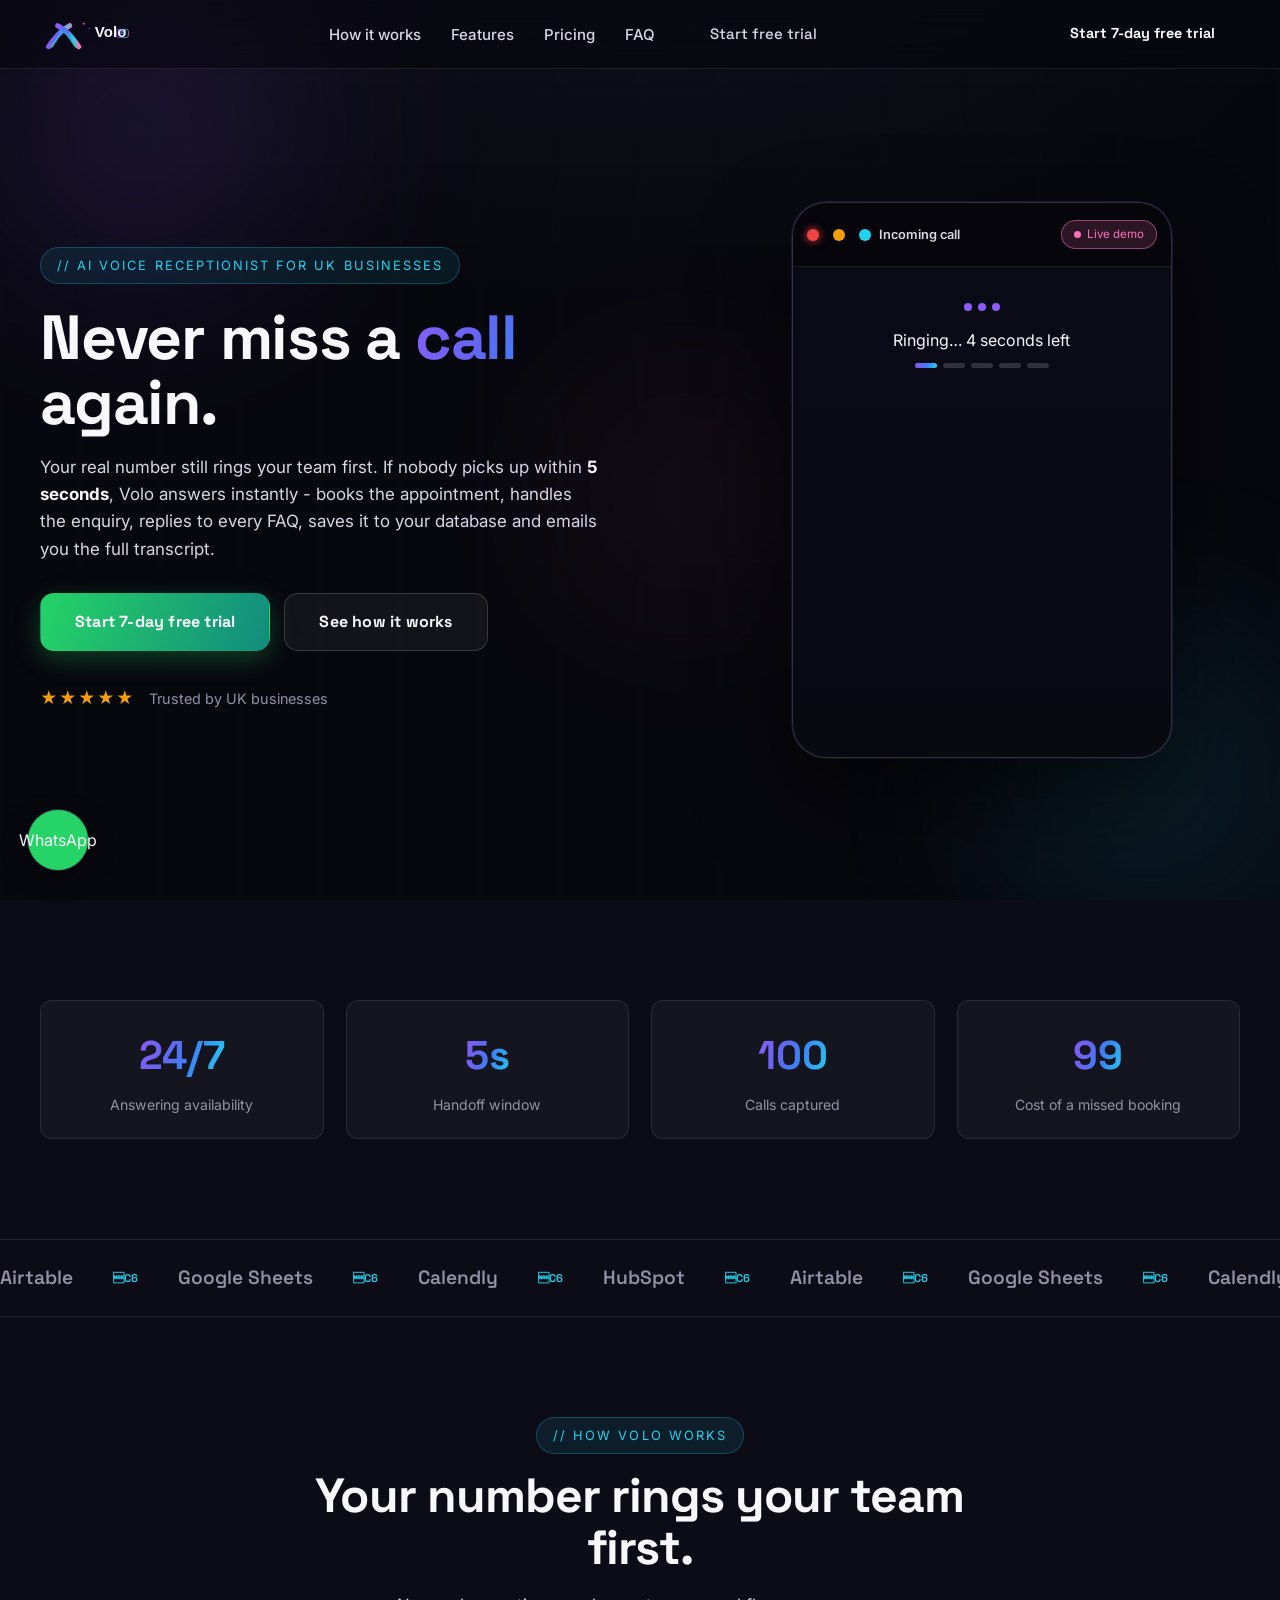
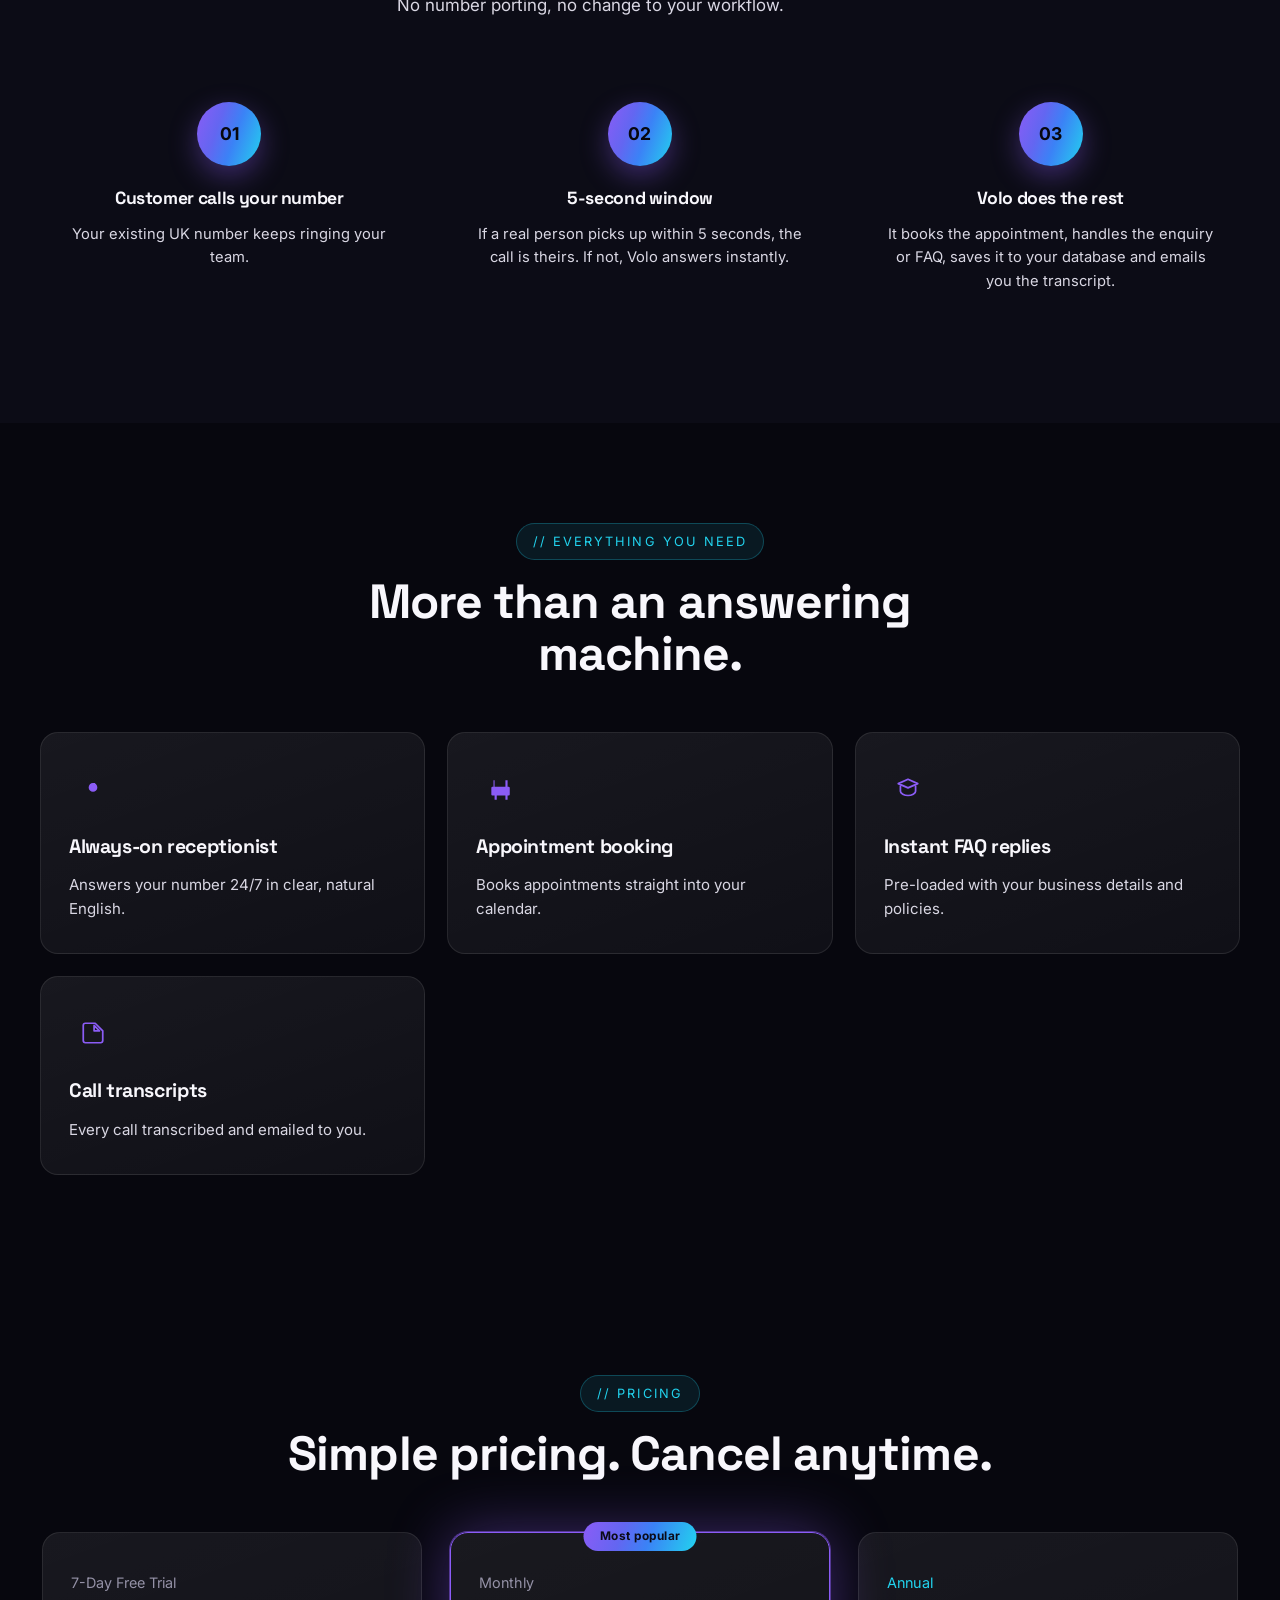
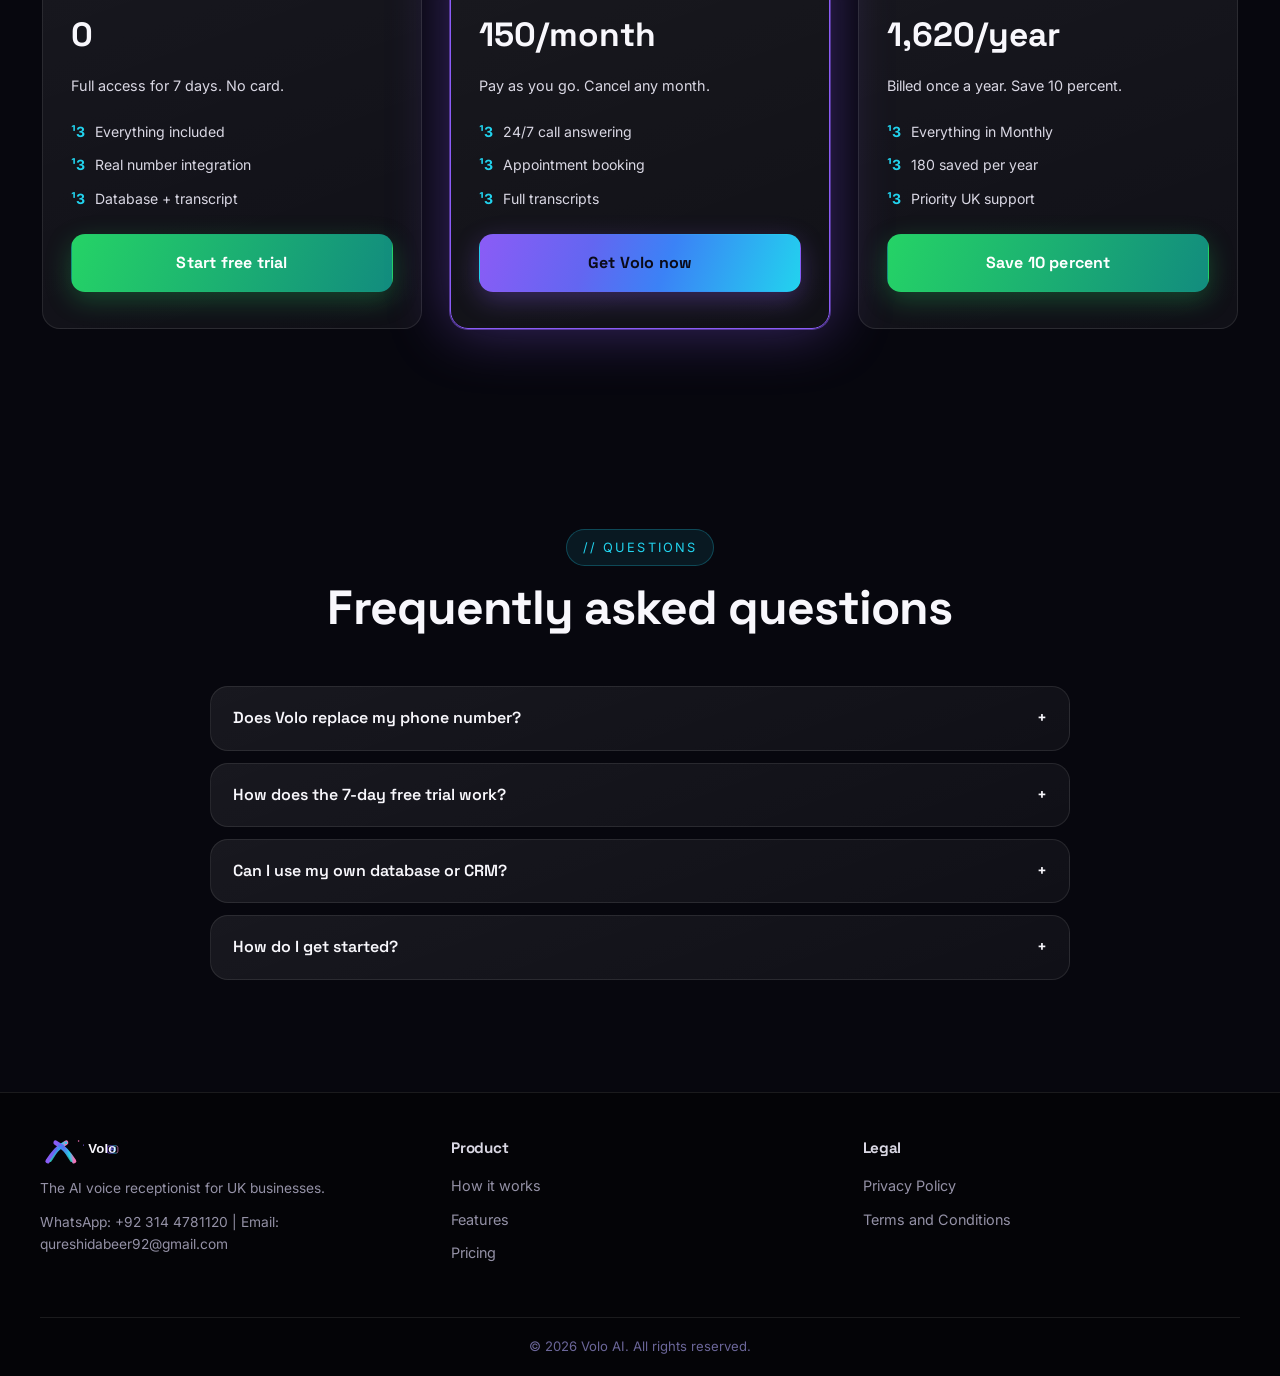
==== index.html @ ec7a1569 "updated" ====
<!DOCTYPE html>
<html lang="en-GB">
<head>
<meta charset="UTF-8">
<meta name="viewport" content="width=device-width, initial-scale=1.0">
<meta name="theme-color" content="#07070e">
<title>Volo AI - AI Voice Receptionist for UK Businesses</title>
<meta name="description" content="Volo AI answers every call for UK businesses.">
<meta name="robots" content="index, follow">
<link rel="canonical" href="https://voloai.uk/">
<meta property="og:title" content="Volo AI">
<meta property="og:image" content="https://voloai.uk/assets/images/og-image.png">
<meta name="twitter:card" content="summary_large_image">
<meta name="twitter:image" content="https://voloai.uk/assets/images/og-image.png">
<link rel="icon" type="image/svg+xml" href="assets/favicon.svg">
<link rel="preconnect" href="https://fonts.googleapis.com">
<link rel="preconnect" href="https://fonts.gstatic.com" crossorigin>
<link href="https://fonts.googleapis.com/css2?family=Space+Grotesk:wght@400;500;600;700&family=Inter:wght@400;500;600;700&display=swap" rel="stylesheet">
<link rel="stylesheet" href="styles.css">
</head>
<body>
<script type="application/ld+json">
{"@context":"https://schema.org","@graph":[{"@type":["Organization"],"@id":"https://voloai.uk/#org","name":"Volo AI","url":"https://voloai.uk","email":"qureshidabeer92@gmail.com","telephone":"+92-314-4781120","address":{"@type":"PostalAddress","addressCountry":"GB"},"areaServed":"United Kingdom"},{"@type":"Product","@id":"https://voloai.uk/#product","name":"Volo AI Voice Receptionist","offers":{"@type":"Offer","price":"150","priceCurrency":"GBP","availability":"https://schema.org/InStock"}},{"@type":"WebSite","name":"Volo AI","url":"https://voloai.uk"}]}
</script>
<div class="preloader" id="preloader" aria-hidden="true"><div class="preloader-mark"><svg viewBox="0 0 512 512" aria-hidden="true"><defs><linearGradient id="pf" x1="0" y1="0" x2="1" y2="1"><stop stop-color="#8b5cf6"/><stop offset="0.5" stop-color="#6366f1"/><stop offset="0.8" stop-color="#22d3ee"/><stop offset="1" stop-color="#f472b6"/></linearGradient></defs><rect x="56" y="56" width="400" height="400" rx="96" fill="none" stroke="url(#pf)" stroke-width="26"/><path d="M150 360C170 306 196 258 226 212S266 148 306 120" fill="none" stroke="url(#pf)" stroke-width="40" stroke-linecap="round"/><path d="M362 360C342 306 316 258 286 212S246 148 206 120" fill="none" stroke="url(#pf)" stroke-width="40" stroke-linecap="round"/></svg></div><div class="preloader-bar"><span></span></div><p class="preloader-text">Volo AI</p></div>
<script>(function(){var l=document.getElementById("preloader");function h(){if(l&&!l.classList.contains("hidden")){l.classList.add("hidden");setTimeout(function(){l.style.display="none"},400);}}setTimeout(h,200);if(document.readyState!=="loading")h();else document.addEventListener("DOMContentLoaded",h);window.addEventListener("load",h);})();</script>
<div class="scroll-progress" id="scroll-progress" aria-hidden="true"></div>
<nav class="navbar" id="navbar"><div class="nav-container"><a href="index.html" class="logo" aria-label="Volo AI home"><img src="assets/logo.svg" alt="Volo AI" class="logo-img"></a><ul class="nav-links" id="nav-links"><li><a href="#how">How it works</a></li><li><a href="#features">Features</a></li><li><a href="#pricing">Pricing</a></li><li><a href="#faq">FAQ</a></li><li class="nav-cta-mobile"><a class="cta-button" href="https://wa.me/923144781120" target="_blank" rel="noopener">Start free trial</a></li></ul><a class="cta-button nav-cta-desktop" href="https://wa.me/923144781120" target="_blank" rel="noopener">Start 7-day free trial</a><button class="nav-toggle" id="nav-toggle" aria-label="Toggle navigation" aria-expanded="false"><span></span><span></span><span></span></button></div></nav>
<section class="hero" id="top"><div class="aurora" aria-hidden="true"><div class="orb orb-1"></div><div class="orb orb-2"></div><div class="orb orb-3"></div><div class="grid-lines"></div></div><div class="container hero-grid"><div class="hero-content"><span class="mono-tag">// AI voice receptionist for UK businesses</span><h1 class="reveal-up">Never miss a <span class="gradient-text">call</span> again.</h1><p class="hero-copy reveal-up">Your real number still rings your team first. If nobody picks up within <strong>5 seconds</strong>, Volo answers instantly - books the appointment, handles the enquiry, replies to every FAQ, saves it to your database and emails you the full transcript.</p><div class="hero-buttons"><a class="btn whatsapp" href="https://wa.me/923144781120" target="_blank" rel="noopener">Start 7-day free trial</a><a class="btn ghost" href="#how">See how it works</a></div><div class="hero-trust"><div class="stars">&#9733;&#9733;&#9733;&#9733;&#9733;</div><span>Trusted by UK businesses</span></div></div><div class="hero-visual"><div class="phone-sim"><div class="phone-header"><span class="phone-dot red"></span><span class="phone-dot amber"></span><span class="phone-dot green"></span><span class="phone-title">Incoming call</span><span class="live-pill"><span class="live-dot"></span>Live demo</span></div><div class="phone-screen"><div class="call-status" id="call-status"><div class="ring-anim" aria-hidden="true"><span></span><span></span><span></span></div><p id="status-text">Ringing... waiting for your team (5s)</p><div class="ring-ticks" id="ring-ticks"><i></i><i></i><i></i><i></i><i></i></div></div><div class="wave-eq" id="wave-eq" aria-hidden="true"><i></i><i></i><i></i><i></i><i></i><i></i><i></i><i></i><i></i><i></i><i></i><i></i><i></i><i></i><i></i><i></i><i></i><i></i><i></i></div><div class="transcript" id="transcript" aria-live="polite"></div></div></div><div class="float-card float-card-1">Ringing then AI in 5 seconds</div><div class="float-card float-card-2">Booked to your calendar</div><div class="float-card float-card-3">Full transcript emailed</div></div></div></section>
<section class="section stats-strip" id="stats"><div class="container"><div class="stats-grid"><div class="stat reveal-up"><strong data-count="24" data-suffix="/7">24</strong><span>Answering availability</span></div><div class="stat reveal-up"><strong data-count="5" data-suffix="s">5</strong><span>Handoff window</span></div><div class="stat reveal-up"><strong data-count="100">100</strong><span>Calls captured</span></div><div class="stat reveal-up"><strong>99</strong><span>Cost of a missed booking</span></div></div></div></section>
<div class="marquee"><div class="marquee-track"><div class="marquee-group"><span>Airtable</span><span>Google Sheets</span><span>Calendly</span><span>HubSpot</span></div><div class="marquee-group"><span>Airtable</span><span>Google Sheets</span><span>Calendly</span><span>HubSpot</span></div></div></div>
<section class="section how-section" id="how"><div class="container"><div class="section-head center"><span class="mono-tag">// how volo works</span><h2>Your number rings your team first.</h2><p class="subtitle">No number porting, no change to your workflow.</p></div><div class="process-steps"><div class="step reveal-up"><div class="step-number">01</div><h3>Customer calls your number</h3><p>Your existing UK number keeps ringing your team.</p></div><div class="step reveal-up"><div class="step-number">02</div><h3>5-second window</h3><p>If a real person picks up within 5 seconds, the call is theirs. If not, Volo answers instantly.</p></div><div class="step reveal-up"><div class="step-number">03</div><h3>Volo does the rest</h3><p>It books the appointment, handles the enquiry or FAQ, saves it to your database and emails you the transcript.</p></div></div></div></section>
<section class="section features-section" id="features"><div class="container"><div class="section-head center"><span class="mono-tag">// everything you need</span><h2>More than an answering machine.</h2></div><div class="features-grid"><article class="feature-card reveal-up"><div class="feature-icon"><svg viewBox="0 0 24 24"><path d="M12 6.5v3.5l2-1.5V6.5h-2Zm0 8a4 4 0 100-8 4 4 0 000 8Z" fill="currentColor"/></svg></div><h3>Always-on receptionist</h3><p>Answers your number 24/7 in clear, natural English.</p></article><article class="feature-card reveal-up"><div class="feature-icon"><svg viewBox="0 0 24 24"><path d="M7 4v6h10V4h2v6h1a1 1 0 011 1v6a1 1 0 01-1 1h-1v4h-2v-4H9v4H7v-4H5a1 1 0 01-1-1V11a1 1 0 011-1h1V4h2Z" fill="currentColor"/></svg></div><h3>Appointment booking</h3><p>Books appointments straight into your calendar.</p></article><article class="feature-card reveal-up"><div class="feature-icon"><svg viewBox="0 0 24 24"><path d="M12 3l9 4-9 4-9-4 9-4Zm-7 6v5c0 2 3.5 4 7 4s7-2 7-4V9" fill="none" stroke="currentColor" stroke-width="1.6" stroke-linecap="round" stroke-linejoin="round"/></svg></div><h3>Instant FAQ replies</h3><p>Pre-loaded with your business details and policies.</p></article><article class="feature-card reveal-up"><div class="feature-icon"><svg viewBox="0 0 24 24"><path d="M14 3H5a2 2 0 00-2 2v14a2 2 0 002 2h14a2 2 0 002-2V10l-7-7Zm-1 2l5 5h-5V5Z" fill="none" stroke="currentColor" stroke-width="1.6" stroke-linecap="round" stroke-linejoin="round"/></svg></div><h3>Call transcripts</h3><p>Every call transcribed and emailed to you.</p></article></div></div></section>
<section class="section pricing-section" id="pricing"><div class="container"><div class="section-head center"><span class="mono-tag">// pricing</span><h2>Simple pricing. Cancel anytime.</h2></div><div class="pricing-grid"><article class="price-card reveal-up"><div class="price-head"><span class="price-label">7-Day Free Trial</span><span class="price-tag">0</span></div><p class="price-desc">Full access for 7 days. No card.</p><ul class="price-features"><li>Everything included</li><li>Real number integration</li><li>Database + transcript</li></ul><a class="btn whatsapp" href="https://wa.me/923144781120" target="_blank" rel="noopener">Start free trial</a></article><article class="price-card popular reveal-up"><div class="ribbon">Most popular</div><div class="price-head"><span class="price-label">Monthly</span><span class="price-tag">150/month</span></div><p class="price-desc">Pay as you go. Cancel any month.</p><ul class="price-features"><li>24/7 call answering</li><li>Appointment booking</li><li>Full transcripts</li></ul><a class="btn primary" href="https://wa.me/923144781120" target="_blank" rel="noopener">Get Volo now</a></article><article class="price-card annual reveal-up"><div class="price-head"><span class="price-label">Annual</span><span class="price-tag">1,620/year</span></div><p class="price-desc">Billed once a year. Save 10 percent.</p><ul class="price-features"><li>Everything in Monthly</li><li>180 saved per year</li><li>Priority UK support</li></ul><a class="btn whatsapp" href="https://wa.me/923144781120" target="_blank" rel="noopener">Save 10 percent</a></article></div></div></section>
<section class="section faq-section" id="faq"><div class="container"><div class="section-head center"><span class="mono-tag">// questions</span><h2>Frequently asked questions</h2></div><div class="faq"><div class="faq-item"><button class="faq-question" aria-expanded="false">Does Volo replace my phone number?<span class="faq-icon">+</span></button><div class="faq-answer"><p>No. Your existing UK number keeps working exactly as before.</p></div></div><div class="faq-item"><button class="faq-question" aria-expanded="false">How does the 7-day free trial work?<span class="faq-icon">+</span></button><div class="faq-answer"><p>Full access for 7 days, no card required. Cancel anytime.</p></div></div><div class="faq-item"><button class="faq-question" aria-expanded="false">Can I use my own database or CRM?<span class="faq-icon">+</span></button><div class="faq-answer"><p>Yes - Volo connects to Airtable, Google Sheets, Calendly, HubSpot, or any open-source database.</p></div></div><div class="faq-item"><button class="faq-question" aria-expanded="false">How do I get started?<span class="faq-icon">+</span></button><div class="faq-answer"><p>Tap any WhatsApp button on this page. We will set up your number, your database and your FAQs together in under 5 minutes.</p></div></div></div></div></section>
<footer class="footer"><div class="container"><div class="footer-content"><div class="footer-column brand"><a href="index.html" class="logo"><img src="assets/logo.svg" alt="Volo AI" class="logo-img"></a><p class="footer-desc">The AI voice receptionist for UK businesses.</p><p class="footer-contact">WhatsApp: +92 314 4781120 | Email: qureshidabeer92@gmail.com</p></div><div class="footer-column"><h4>Product</h4><ul><li><a href="#how">How it works</a></li><li><a href="#features">Features</a></li><li><a href="#pricing">Pricing</a></li></ul></div><div class="footer-column"><h4>Legal</h4><ul><li><a href="privacy-policy.html">Privacy Policy</a></li><li><a href="terms-and-conditions.html">Terms and Conditions</a></li></ul></div></div><div class="footer-bottom"><p>&copy; <span id="year"></span> Volo AI. All rights reserved.</p></div></div></footer>
<a href="https://wa.me/923144781120" class="wa-float" target="_blank" rel="noopener" aria-label="Chat on WhatsApp"><span>WhatsApp</span></a>
<button class="back-to-top" id="back-to-top" aria-label="Back to top">&#8593;</button>
<script src="script.js"></script>
</body>
</html>
---- styles.css ----
/* VOLO AI — Aurora theme: premium dark + voice gradient */
:root {
    --bg: #07070e; --bg-2: #0c0c16; --bg-3: #12121f;
    --surface: rgba(255,255,255,.04); --surface-2: rgba(255,255,255,.07); --surface-3: rgba(255,255,255,.1);
    --border: rgba(255,255,255,.09); --border-strong: rgba(255,255,255,.16); --border-accent: rgba(139,92,246,.34);
    --text: #f8f7fc; --text-2: #d9d7e3; --text-3: #9491a6; --muted: #6b6699;
    --violet: #8b5cf6; --blue: #6366f1; --cyan: #22d3ee; --pink: #f472b6;
    --grad: linear-gradient(110deg, #8b5cf6 0%, #6366f1 34%, #3b82f6 58%, #22d3ee 100%);
    --glow: 0 0 50px rgba(139,92,246,.28), 0 0 80px rgba(34,211,238,.18);
    --glow-strong: 0 0 60px rgba(139,92,246,.40);
    --whatsapp: #25d366; --whatsapp-dark: #128c7e;
    --font-head: 'Space Grotesk', sans-serif; --font-body: 'Inter', sans-serif;
    --radius: 18px; --radius-sm: 12px; --shadow: 0 24px 60px rgba(0,0,0,.45);
}
*, *::before, *::after { margin: 0; padding: 0; box-sizing: border-box; }
html { scroll-behavior: smooth; }
body { font-family: var(--font-body); background: radial-gradient(1200px 700px at 50% -120px, var(--bg-3), transparent 60%), var(--bg); color: var(--text); line-height: 1.65; overflow-x: hidden; -webkit-font-smoothing: antialiased; }
img, svg { max-width: 100%; display: block; }
a { color: inherit; text-decoration: none; }
h1,h2,h3,h4 { font-family: var(--font-head); font-weight: 700; letter-spacing: -0.02em; }
button, input { font: inherit; }
ul { list-style: none; }
img { -webkit-user-select: none; }
@media (prefers-reduced-motion: reduce) { html { scroll-behavior: auto; } }

/* utilities */
.container { max-width: 1400px; margin: 0 auto; padding: 0 40px; }
.container.narrow { max-width: 860px; }
.section { padding: 100px 0; position: relative; }
@media (max-width: 768px) { .section { padding: 64px 0; } }
.section-head { margin-bottom: 46px; max-width: 740px; }
.section-head.center { margin: 0 auto 52px; text-align: center; }
.section-head h2 { font-size: clamp(2rem, 5vw, 3rem); line-height: 1.08; margin: 16px 0 18px; }
.subtitle, .section-subtitle { color: var(--text-2); font-size: 1.06rem; max-width: 640px; }
.center { text-align: center; }
.mono-tag { font-size: .8rem; letter-spacing: .16em; text-transform: uppercase; color: var(--cyan); background: rgba(34,211,238,.09); border: 1px solid rgba(34,211,238,.26); padding: 7px 16px; border-radius: 26px; display: inline-block; }
.gradient-text { background: var(--grad); -webkit-background-clip: text; background-clip: text; -webkit-text-fill-color: transparent; color: transparent; background-size: 200% auto; animation: gradShift 6s ease-in-out infinite; }
@keyframes gradShift { 0%,100%{background-position:0% 50%;} 50%{background-position:100% 50%;} }
.stars { color: #f59e0b; letter-spacing: 2px; font-size: 1.05rem; }

/* reveal-on-scroll */
.will-reveal { opacity: 0; transform: translateY(28px); transition: opacity .7s ease, transform .75s ease; }
.will-reveal.in { opacity: 1; transform: none; }
.reveal-up, .reveal, .reveal-left, .reveal-scale { opacity: 1; transform: none; }

/* preloader */
.preloader { position: fixed; inset: 0; z-index: 1000; background: var(--bg); display: flex; flex-direction: column; align-items: center; justify-content: center; gap: 22px; transition: opacity .55s ease, visibility .55s; }
.preloader.hidden { opacity: 0; visibility: hidden; pointer-events: none; }
.preloader-mark { width: 72px; height: 72px; animation: spin 1s ease-in-out infinite; filter: drop-shadow(0 0 22px rgba(139,92,246,.45)); }
.preloader-mark svg { width: 100%; height: 100%; }
@keyframes spin { 0%,100%{transform:rotate(0) scale(1);} 25%{transform:rotate(-30deg) scale(1.03);} 50%{transform:rotate(0) scale(1);} 75%{transform:rotate(30deg) scale(1.03);} }
.preloader-bar { width: 200px; height: 6px; background: var(--surface-2); border-radius: 6px; overflow: hidden; }
.preloader-bar span { display:block; width:34%; height:100%; background: var(--grad); animation: barMove .7s ease-in-out infinite; }
@keyframes barMove { 0%{transform:translateX(-100%);} 100%{transform:translateX(280%);} }
.preloader-text { color: var(--text-2); font-family: var(--font-head); font-size: 1rem; opacity:.8; }

/* scroll progress */
.scroll-progress { position: fixed; top: 0; left: 0; height: 3px; background: var(--grad); width: 0%; z-index: 1001; transform-origin: 0 50%; }

/* navbar */
.navbar { position: fixed; top: 0; left: 0; width: 100%; z-index: 900; background: rgba(7,7,14,.55); border-bottom: 1px solid var(--border); backdrop-filter: blur(16px); -webkit-backdrop-filter: blur(16px); transition: background .3s ease, border-color .3s ease, box-shadow .3s ease; }
.navbar.scrolled { background: rgba(7,7,14,.82); border-color: var(--border-strong); box-shadow: 0 2px 16px rgba(0,0,0,.35); }
.nav-container { max-width: 1400px; margin: 0 auto; padding: 0 40px; height: 68px; display: flex; align-items: center; justify-content: space-between; }
@media (max-width: 768px) { .nav-container { padding: 0 20px; height: 60px; } }
.logo { display: flex; align-items: center; }
.logo-img { height: 34px; width: auto; display: block; }
.nav-links { display: flex; align-items: center; gap: 30px; }
.nav-links a { color: var(--text-2); font-size: .94rem; font-weight: 500; transition: color .25s; position: relative; }
.nav-links a:hover { color: var(--text); }
.nav-links a::after { content:''; position:absolute; left:0; bottom:-4px; width:0; height:2px; background: var(--grad); transition:width .3s ease; }
.nav-links a:hover::after { width: 100%; }
.nav-cta-desktop { display: inline-block; margin-left: 16px; }
.cta-button { display:inline-block; padding:11px 24px; border-radius:12px; font-family:var(--font-head); font-weight:700; font-size:.9rem; cursor:pointer; border:1px solid transparent; transition:transform .22s ease, box-shadow .22s ease, background .22s ease; }
.cta-button:hover { transform: translateY(-2px); }
.nav-toggle { display: none; flex-direction: column; gap: 5px; background: transparent; border: none; cursor: pointer; padding: 6px; z-index: 160; }
.nav-toggle span { display:block; width:26px; height:3px; border-radius:3px; background: var(--text); transition: all .3s ease; }
.nav-toggle.open span:nth-child(1){ transform:translateY(8px) rotate(45deg);}
.nav-toggle.open span:nth-child(2){ opacity:0;}
.nav-toggle.open span:nth-child(3){ transform:translateY(-8px) rotate(-45deg);}
@media (max-width: 1024px) { .nav-cta-desktop { display:none; } .nav-toggle { display:flex; } }

/* buttons */
.btn { display: inline-block; padding: 15px 34px; border-radius: 14px; font-family: var(--font-head); font-weight: 700; font-size: 1rem; cursor: pointer; border: 1px solid transparent; transition: transform .24s ease, box-shadow .24s ease, background .24s ease, border-color .24s ease; text-align: center; letter-spacing: .2px; }
.btn.primary { background: var(--grad); color: #0b0b18; box-shadow: 0 8px 26px rgba(139,92,246,.32); }
.btn.primary:hover { transform: translateY(-3px); box-shadow: 0 16px 36px rgba(139,92,246,.42); }
.btn.ghost { background: rgba(255,255,255,.05); color: var(--text); border-color: var(--border-strong); }
.btn.ghost:hover { border-color: var(--violet); color: var(--violet); transform: translateY(-3px); box-shadow: var(--glow-strong); }
.btn.whatsapp { background: linear-gradient(110deg, var(--whatsapp), var(--whatsapp-dark)); color: #fff; box-shadow: 0 8px 26px rgba(37,211,102,.28); }
.btn.whatsapp:hover { transform: translateY(-3px); box-shadow: 0 16px 34px rgba(37,211,102,.42); }

/* hero */
.hero { position: relative; padding: 150px 0 90px; min-height: 100vh; display: flex; align-items: center; overflow: hidden; }
@media (max-width: 768px) { .hero { padding: 120px 0 60px; } }
.hero-grid { display: grid; grid-template-columns: 1.2fr 1fr; gap: 64px; align-items: center; width: 100%; }
@media (max-width: 1024px) { .hero-grid { grid-template-columns: 1fr; } }
.aurora { position: absolute; inset: 0; overflow: hidden; pointer-events: none; z-index: 0; }
.orb { position: absolute; border-radius: 50%; filter: blur(95px); opacity: .6; }
.orb-1 { width: 460px; height: 460px; top: -100px; left: -90px; background: radial-gradient(circle, rgba(139,92,246,.42), transparent 68%); animation: drift 20s ease-in-out infinite; }
.orb-2 { width: 420px; height: 420px; bottom: -90px; right: -80px; background: radial-gradient(circle, rgba(34,211,238,.34), transparent 68%); animation: drift 24s ease-in-out infinite reverse; }
.orb-3 { width: 300px; height: 300px; top: 38%; left: 42%; background: radial-gradient(circle, rgba(244,114,182,.24), transparent 68%); animation: drift 28s ease-in-out infinite; }
@keyframes drift { 0%,100%{transform:translate(0,0) scale(1);} 50%{transform:translate(42px,-28px) scale(1.08);} }
.grid-lines { position: absolute; inset: 0; background: url("data:image/svg+xml,%3Csvg width='80' height='80' viewBox='0 0 80 80' xmlns='http://www.w3.org/2000/svg'%3E%3Cpath d='M0 0h80v80H0z' fill='none' stroke='%231f2937' stroke-opacity='0.25'/%3E%3C/svg%3E") 0 0 / 80px 80px; opacity: .28; pointer-events: none; }
.hero-content { position: relative; z-index: 2; max-width: 700px; }
.hero-visual { display: flex; flex-direction: column; align-items: center; justify-content: center; position: relative; }
.hero h1 { font-size: clamp(2.5rem, 5.4vw, 3.9rem); line-height: 1.04; margin: 22px 0 18px; }
.hero-sub { color: var(--text-2); font-size: 1.14rem; max-width: 540px; margin-bottom: 30px; }
.hero-sub .rotator { color: var(--cyan); }
.cursor { color: var(--pink); animation: blink 1s step-end infinite; font-weight: 700; }
@keyframes blink { 50% { opacity: 0; } }
.hero-copy { color: var(--text-2); font-size: 1.06rem; max-width: 560px; margin-bottom: 30px; line-height: 1.6; }
.hero-copy strong { color: var(--text); }
.hero-buttons { display: flex; flex-wrap: wrap; gap: 14px; margin-bottom: 34px; }
.hero-trust { display: flex; align-items: center; gap: 14px; color: var(--text-3); font-size: .9rem; }

/* phone simulator */
.phone-sim { position: relative; margin: 0 auto; width: 100%; max-width: 380px; border-radius: 34px; border: 1px solid var(--border-strong); box-shadow: 0 40px 90px rgba(0,0,0,.55), 0 0 0 1px rgba(139,92,246,.18); background: linear-gradient(180deg, #0b0b18, #090912); overflow: hidden; }
.phone-header { height: 64px; background: rgba(0,0,0,.55); border-bottom: 1px solid var(--border); display: flex; align-items: center; gap: 8px; padding: 0 14px; font-size: .8rem; color: var(--text-3); }
.phone-dot { width: 12px; height: 12px; border-radius: 50%; display: inline-block; }
.phone-dot.red { background: #ef4444; box-shadow: 0 0 8px #ef4444; }
.phone-dot.amber { background: #f59e0b; margin-left: 6px; }
.phone-dot.green { background: #22d3ee; margin-left: 6px; }
.phone-title { flex: 1; font-weight: 600; color: var(--text-2); }
.live-pill { background: rgba(244,114,182,.16); border: 1px solid rgba(244,114,182,.5); color: var(--pink); border-radius: 20px; padding: 4px 12px; font-size: .72rem; display:flex; align-items:center; gap:6px; }
.live-dot { width: 7px; height: 7px; border-radius: 50%; background: var(--pink); animation: pulse 1.6s ease-in-out infinite; }
@keyframes pulse { 0%,100%{opacity:1; transform:scale(1);} 50%{opacity:.4; transform:scale(1.3);} }
.phone-screen { position: relative; height: 490px; padding: 16px 14px; overflow-y: auto; overflow-x: hidden; }
.call-status { text-align: center; padding: 20px 10px; }
.ring-anim { display: flex; justify-content: center; align-items: center; gap: 6px; margin-bottom: 16px; }
.ring-anim span { width: 8px; height: 8px; border-radius: 50%; background: var(--violet); animation: ring 1.2s ease-in-out infinite; }
.ring-anim span:nth-child(2) { animation-delay: .14s; }
.ring-anim span:nth-child(3) { animation-delay: .28s; }
@keyframes ring { 0%,100%{opacity:1; transform:scale(1);} 50%{opacity:.22; transform:scale(.5);} }
.ring-ticks { display: flex; justify-content: center; gap: 6px; margin-top: 10px; }
.ring-ticks i { width: 22px; height: 5px; border-radius: 3px; background: var(--border-strong); transition: background .25s; }
.ring-ticks i.filled { background: var(--grad); }
.wave-eq { display: flex; align-items: flex-end; justify-content: center; gap: 2px; height: 28px; margin: 10px auto 0; opacity: 0; transition: opacity .3s ease; }
.wave-eq i { width: 3px; height: 6px; background: var(--cyan); border-radius: 2px; animation: eq 1.1s ease-in-out infinite; }
.wave-eq i:nth-child(2){animation-delay:.08s} .wave-eq i:nth-child(3){animation-delay:.16s} .wave-eq i:nth-child(4){animation-delay:.24s} .wave-eq i:nth-child(5){animation-delay:.32s} .wave-eq i:nth-child(6){animation-delay:.4s} .wave-eq i:nth-child(7){animation-delay:.48s} .wave-eq i:nth-child(8){animation-delay:.56s} .wave-eq i:nth-child(9){animation-delay:.64s} .wave-eq i:nth-child(10){animation-delay:.72s} .wave-eq i:nth-child(11){animation-delay:.8s} .wave-eq i:nth-child(12){animation-delay:.88s} .wave-eq i:nth-child(13){animation-delay:.96s} .wave-eq i:nth-child(14){animation-delay:1.04s} .wave-eq i:nth-child(15){animation-delay:1.12s} .wave-eq i:nth-child(16){animation-delay:1.2s} .wave-eq i:nth-child(17){animation-delay:1.28s} .wave-eq i:nth-child(18){animation-delay:1.36s} .wave-eq i:nth-child(19){animation-delay:1.44s} .wave-eq i:nth-child(20){animation-delay:1.52s}
@keyframes eq { 0%,100%{height:6px; opacity:.5;} 50%{height:22px; opacity:1;} }
#wave-eq.talking { opacity: 1; }
.transcript { margin: 12px 0; display: flex; flex-direction: column; gap: 8px; }
.bubble { max-width: 82%; padding: 10px 13px; border-radius: 14px; font-size: .85rem; line-height: 1.45; opacity: 0; transform: translateY(10px); transition: opacity .25s, transform .25s; }
.bubble.in { opacity: 1; transform: none; }
.bubble.ai { align-self: flex-start; background: rgba(255,255,255,.07); border: 1px solid var(--border); border-top-left-radius: 6px; color: var(--text-2); }
.bubble.customer { align-self: flex-end; background: var(--grad); color: #0b0b18; border-bottom-right-radius: 6px; font-weight: 600; }
.bubble.system { align-self: center; width: 100%; text-align: center; color: var(--cyan); font-size: .78rem; font-weight: 600; opacity: 1; transform: none; background: rgba(244,114,182,.09); border: 1px dashed rgba(244,114,182,.35); border-radius: 10px; padding: 8px 10px; }
.bubble .typing { display: inline-block; width: 8px; border-right: 2px solid var(--cyan); margin-left: 2px; animation: blink-caret .9s step-end infinite; }
@keyframes blink-caret { 50% { border-color: transparent; } }
.bubble.customer .typing { border-color: #0b0b18; }
.phone-footer { position: sticky; bottom: 0; margin-top: 8px; background: rgba(7,7,14,.7); border-top: 1px solid var(--border); font-size: .72rem; color: var(--text-3); padding: 8px 6px; text-align: center; }
.toast { position: absolute; bottom: 80px; left: 50%; transform: translateX(-50%); background: rgba(15,15,24,.9); border: 1px solid var(--border-accent); border-radius: 16px; padding: 10px 14px; color: var(--text); font-size: .78rem; display: flex; align-items: center; gap: 8px; box-shadow: var(--glow); opacity: 0; pointer-events: none; transition: opacity .35s ease; }
.toast.show { opacity: 1; }
.toast svg { width: 18px; height: 18px; flex-shrink: 0; }
.float-card { position: absolute; background: rgba(15,15,24,.78); border: 1px solid var(--border-accent); border-radius: 12px; font-size: .82rem; font-weight: 600; color: var(--text-2); backdrop-filter: blur(8px); box-shadow: 0 14px 32px rgba(0,0,0,.42); animation: floatY 5s ease-in-out infinite; opacity: 0; transition: opacity .4s; }
.phone-sim.loaded ~ .float-card, .phone-sim .float-card { opacity: 1; }
.float-card-1 { top: 6%; left: -8px; }
.float-card-2 { bottom: 26%; left: -10px; animation-delay: 1.2s; }
.float-card-3 { bottom: 6%; left: 2px; animation-delay: 2.4s; }
@keyframes floatY { 0%,100%{transform:translateY(0)} 50%{transform:translateY(-12px)} }

/* stats */
.stats-strip { background: var(--bg-2); }
.stats-grid { display: grid; grid-template-columns: repeat(auto-fit, minmax(200px, 1fr)); gap: 22px; justify-items: center; }
.stat { text-align: center; padding: 22px 14px; background: var(--surface); border: 1px solid var(--border); border-radius: var(--radius-sm); width: 100%; }
.stat strong { font-family: var(--font-head); font-size: clamp(1.9rem, 4vw, 2.5rem); font-weight: 700; background: var(--grad); -webkit-background-clip: text; background-clip: text; -webkit-text-fill-color: transparent; }
.stat span { color: var(--text-3); font-size: .88rem; margin-top: 4px; display: block; }

/* marquee */
.marquee { border-top: 1px solid var(--border); border-bottom: 1px solid var(--border); background: var(--bg-2); overflow: hidden; padding: 22px 0; }
.marquee-track { display: flex; width: max-content; animation: scrollM 28s linear infinite; }
.marquee:hover .marquee-track { animation-play-state: paused; }
.marquee-group { display: flex; gap: 40px; padding-right: 40px; flex-shrink: 0; font-family: var(--font-head); font-size: 1.2rem; font-weight: 600; color: var(--text-3); }
.marquee-group span { display: flex; align-items: center; gap: 40px; }
.marquee-group span::after { content:'C6'; font-size: .7rem; color: var(--cyan); }
@keyframes scrollM { to { transform: translateX(-50%); } }

/* how it works */
.how-section { background: var(--bg-2); }
.process-steps { display: grid; grid-template-columns: repeat(auto-fit, minmax(220px, 1fr)); gap: 32px; }
.step { text-align: center; padding: 30px 20px; }
.step-number { font-family: var(--font-body); font-size: 1.1rem; font-weight: 700; color: var(--bg); width: 64px; height: 64px; margin: 0 auto 18px; display: flex; align-items: center; justify-content: center; background: var(--grad); border-radius: 50%; box-shadow: 0 10px 28px rgba(139,92,246,.38); }
.step h3 { font-size: 1.1rem; margin-bottom: 10px; }
.step p { color: var(--text-2); font-size: .92rem; line-height: 1.6; }
.handoff-card { display: grid; grid-template-columns: 220px 1fr; gap: 28px; align-items: center; margin-top: 38px; padding: 26px; background: linear-gradient(160deg, var(--surface-2), var(--surface)); border: 1px solid var(--border-accent); border-radius: var(--radius); box-shadow: 0 14px 40px rgba(0,0,0,.42); }
@media (max-width: 768px) { .handoff-card { grid-template-columns: 1fr; } }
.handoff-illustration { display: flex; align-items: center; justify-content: center; gap: 8px; flex-wrap: wrap; }
.hh-line { flex: 1; height: 3px; background: repeating-linear-gradient(90deg, var(--border-strong), var(--border-strong) 6px, transparent 6px, transparent 12px); }
.hh-staff, .hh-volo { padding: 8px 16px; border-radius: 12px; font-weight: 600; font-size: .86rem; }
.hh-staff { background: rgba(34,211,238,.12); border: 1px solid rgba(34,211,238,.3); color: var(--cyan); }
.hh-arrow { color: var(--pink); font-weight: 700; font-size: .84rem; white-space: nowrap; }
.hh-volo { background: var(--grad); color: #0b0b18; border: 1px solid transparent; }
.section-cta { text-align: center; margin-top: 34px; }

/* features */
.features-section { background: var(--bg); }
.features-grid { display: grid; grid-template-columns: repeat(auto-fit, minmax(300px, 1fr)); gap: 22px; }
.feature-card { position: relative; padding: 32px 28px; background: linear-gradient(160deg, var(--surface-2), var(--surface)); border: 1px solid var(--border); border-radius: var(--radius); transition: transform .34s ease, border-color .34s ease, box-shadow .34s ease; overflow: hidden; }
.feature-card::before { content:''; position:absolute; inset:0; background: radial-gradient(400px 200px at var(--mx,50%) 0%, rgba(139,92,246,.13), transparent 70%); opacity:0; transition:opacity .34s ease; pointer-events:none; }
.feature-card:hover { transform: translateY(-7px); border-color: rgba(139,92,246,.42); box-shadow: var(--glow-strong); }
.feature-card:hover::before { opacity:1; }
.feature-icon { width: 48px; height: 48px; margin-bottom: 18px; display: flex; align-items: center; justify-content: center; color: var(--violet); }
.feature-icon svg { width: 26px; height: 26px; }
.feature-card h3 { font-size: 1.22rem; margin-bottom: 10px; }
.feature-card p { color: var(--text-2); font-size: .94rem; line-height: 1.6; }

/* showcase */
.showcase-section { background: var(--bg-2); }
.showcase-grid { display: grid; grid-template-columns: 1fr 1fr; gap: 46px; align-items: center; }
@media (max-width: 1024px) { .showcase-grid { grid-template-columns: 1fr; } }
.dash-frame { position: relative; margin: 0 auto; max-width: 520px; width: 100%; border-radius: 22px; border: 1px solid var(--border); box-shadow: 0 40px 90px rgba(0,0,0,.55), 0 0 0 1px rgba(139,92,246,.1); background: linear-gradient(180deg, #0c0c16, #090912); overflow: hidden; }
.dash-header { height: 46px; background: rgba(0,0,0,.55); border-bottom: 1px solid var(--border); display: flex; align-items: center; gap: 8px; padding: 0 14px; font-size: .78rem; color: var(--text-3); }
.dot { width: 12px; height: 12px; border-radius: 50%; display: inline-block; margin-right: 6px; }
.dot.red { background: #ef4444; box-shadow: 0 0 6px #ef4444; }
.dot.amber { background: #f59e0b; }
.dot.green { background: #22d3ee; }
.dash-title { flex: 1; font-weight: 600; color: var(--text-2); }
.dash-body { padding: 16px; font-size: .82rem; }
.dash-row { display: flex; justify-content: space-between; align-items: center; padding: 8px 0; border-bottom: 1px solid var(--border); }
.dash-row:last-of-type { border-bottom: none; }
.dash-row .k { color: var(--text-3); }
.dash-row strong { color: var(--text); font-family: var(--font-head); }
.dash-mini { color: var(--text-3); font-size: .78rem; padding: 6px 0; border-bottom: 1px solid var(--border); }
.tag-ok { color: #22d3ee; font-weight: 600; background: rgba(34,211,238,.11); border: 1px solid rgba(34,211,238,.3); border-radius: 10px; padding: 2px 8px; font-size: .72rem; }
.tag-muted { color: var(--text-3); font-size: .75rem; }
.chart-row { margin-top: 16px; }
.chart-label { color: var(--text-3); font-size: .76rem; margin-bottom: 8px; }
.chart-bars { display: flex; align-items: flex-end; gap: 3px; height: 58px; }
.chart-bars i { width: 100%; background: var(--grad); border-radius: 3px 3px 0 0; min-height: 4px; }
.chart-bars i:nth-child(1){height:34%} .chart-bars i:nth-child(2){height:58%} .chart-bars i:nth-child(3){height:45%} .chart-bars i:nth-child(4){height:76%} .chart-bars i:nth-child(5){height:62%} .chart-bars i:nth-child(6){height:88%} .chart-bars i:nth-child(7){height:60%} .chart-bars i:nth-child(8){height:52%}
.dash-footer { background: rgba(7,7,14,.6); border-top: 1px solid var(--border); font-size: .72rem; color: var(--muted); padding: 8px 6px; text-align: center; position: sticky; bottom: 0; }
.showcase-text { display: flex; flex-direction: column; gap: 16px; }
.showcase-text .mono-tag { margin: 0; }
.showcase-text h3 { font-size: clamp(1.6rem, 3.6vw, 2rem); margin: 0; }
.sc-list { display: flex; flex-direction: column; gap: 12px; color: var(--text-2); font-size: .98rem; }
.sc-list li { display: flex; gap: 10px; align-items: flex-start; }
.sc-list .check { color: var(--cyan); font-weight: 700; }

/* demos */
.watch-section { background: var(--bg); }
.demo-grid { display: grid; grid-template-columns: repeat(auto-fit, minmax(280px, 1fr)); gap: 26px; }
.demo-card { position: relative; background: linear-gradient(160deg, var(--surface-2), var(--surface)); border: 1px solid var(--border); border-radius: var(--radius); overflow: hidden; transition: transform .3s ease, box-shadow .3s ease, border-color .3s ease; cursor: pointer; }
.demo-card:hover { transform: translateY(-7px); border-color: rgba(34,211,238,.42); box-shadow: 0 0 0 2px rgba(34,211,238,.22); }
.demo-thumb { position: relative; height: 170px; background: linear-gradient(140deg, #151525, #0c0c16); display: flex; align-items: center; justify-content: center; overflow: hidden; }
.demo-thumb::before { content:''; position:absolute; inset:0; background: url("data:image/svg+xml,%3Csvg width='120' height='120' viewBox='0 0 120 120' xmlns='http://www.w3.org/2000/svg'%3E%3Cpath d='M0 0h120v120H0z' fill='none' stroke='%231f2937' stroke-opacity='.18'/%3E%3C/svg%3E") 0 0 / 60px 60px; opacity:.4; }
.play { width: 56px; height: 56px; border-radius: 50%; background: var(--grad); display: flex; align-items: center; justify-content: center; box-shadow: var(--glow); }
.play::before { content:''; border: 8px solid transparent; border-left-color: #0b0b18; margin-left: 3px; }
.demo-card.no-video .demo-thumb { opacity: .55; }
.demo-card h3 { font-size: 1.06rem; padding: 18px 22px 8px; }
.demo-card p { font-size: .88rem; color: var(--text-2); padding: 0 22px 16px; }

/* lightbox */
.lightbox { position: fixed; inset: 0; background: rgba(0,0,0,.78); display: flex; align-items: center; justify-content: center; opacity: 0; visibility: hidden; transition: opacity .4s ease, visibility .4s; z-index: 2000; padding: 24px; }
.lightbox.open { opacity: 1; visibility: visible; }
.lightbox-content { position: relative; width: 100%; max-width: 980px; background: #0b0b18; border-radius: 16px; overflow: hidden; box-shadow: 0 40px 100px rgba(0,0,0,.6); }
.lightbox-head { display: flex; align-items: center; justify-content: space-between; background: rgba(0,0,0,.6); border-bottom: 1px solid var(--border); padding: 10px 16px; font-size: .84rem; color: var(--text-3); }
.lightbox-head #lightbox-title { font-weight: 600; color: var(--text-2); }
#lightbox-open { color: var(--cyan); font-size: .8rem; }
.lightbox-close { background: transparent; border: none; color: var(--text-2); font-size: 1.4rem; cursor: pointer; width: 30px; height: 30px; border-radius: 8px; transition: background .2s; }
.lightbox-close:hover { background: var(--surface-2); color: var(--text); }
.lightbox-frame iframe { width: 100%; height: 540px; border: 0; display: block; }
@media (max-width: 600px) { .lightbox-frame iframe { height: 420px; } }

/* integrations */
.integrations-section { background: var(--bg-2); }
.integration-bar { display: grid; grid-template-columns: repeat(auto-fit, minmax(170px, 1fr)); gap: 14px; margin-top: 34px; justify-items: center; }
.integration-item { display: flex; align-items: center; gap: 12px; background: var(--surface); border: 1px solid var(--border); border-radius: 14px; padding: 14px 16px; transition: transform .24s ease, border-color .24s ease; width: 100%; }
.integration-item:hover { transform: translateY(-5px); border-color: rgba(139,92,246,.4); }
.int-logo { width: 34px; height: 34px; flex-shrink: 0; display: flex; align-items: center; justify-content: center; }
.int-logo svg { width: 24px; height: 24px; }
.integration-item span { font-size: .94rem; font-weight: 600; color: var(--text); white-space: nowrap; }
.int-sub { color: var(--text-3); font-size: .74rem; background: var(--border); border-radius: 8px; padding: 2px 8px; }
.integration-note { grid-column: 1 / -1; text-align: center; color: var(--text-3); font-size: .92rem; margin-top: 6px; }

/* pricing */
.pricing-section { background: var(--bg); }
.pricing-switch { display: flex; align-items: center; justify-content: center; gap: 14px; margin-bottom: 38px; font-family: var(--font-head); font-weight: 700; }
.switch-btn { background: transparent; border: 1px solid var(--border-strong); color: var(--text-2); border-radius: 30px; padding: 8px 18px; font-size: .9rem; cursor: pointer; transition: all .24s ease; }
.switch-btn.active, .switch-btn:hover { background: rgba(139,92,246,.18); border-color: var(--violet); color: var(--text); }
.switch-btn.active { box-shadow: var(--glow-strong); }
.switch-track { flex: 1; max-width: 60px; height: 26px; background: var(--surface-2); border: 1px solid var(--border); border-radius: 13px; position: relative; }
.switch-track .switch-thumb { position: absolute; top: 3px; left: 3px; width: 20px; height: 20px; background: var(--grad); border-radius: 50%; transition: transform .24s ease; }
.pricing-grid { display: grid; grid-template-columns: repeat(auto-fit, minmax(260px, 1fr)); gap: 24px; justify-items: center; }
.price-card { position: relative; padding: 36px 28px; background: linear-gradient(160deg, var(--surface-2), var(--surface)); border: 1px solid var(--border); border-radius: var(--radius); transition: transform .3s ease, box-shadow .3s ease, border-color .3s ease; width: 100%; max-width: 380px; }
.price-card:hover { transform: translateY(-8px); box-shadow: var(--glow-strong); border-color: rgba(139,92,246,.42); }
.price-card.popular { border-color: var(--violet); box-shadow: 0 0 0 1px rgba(139,92,246,.5), var(--glow-strong); }
.price-card.annual .price-label { color: var(--cyan); }
.ribbon { position: absolute; top: -11px; left: 50%; transform: translateX(-50%); background: var(--grad); color: #0b0b18; font-size: .74rem; font-weight: 700; padding: 5px 16px; border-radius: 20px; letter-spacing: .5px; }
.price-label { font-size: .9rem; color: var(--text-3); }
.price-tag { font-family: var(--font-head); font-size: clamp(1.6rem, 3.6vw, 2.1rem); font-weight: 700; margin: 12px 0; display: block; }
.price-tag .price-sub { font-size: .42em; color: var(--text-3); display: block; margin-top: 4px; font-weight: 500; }
.price-desc { color: var(--text-2); font-size: .9rem; margin: 12px 0 22px; }
.price-features { display: flex; flex-direction: column; gap: 10px; margin-bottom: 24px; }
.price-features li { display: flex; align-items: center; gap: 9px; color: var(--text-2); font-size: .88rem; position: relative; padding-left: 24px; }
.price-features li::before { content:'¹3'; position:absolute; left:0; color: var(--cyan); font-weight: 700; }
.price-card .btn { width: 100%; }
.save-pill { background: rgba(244,114,182,.16); color: var(--pink); border: 1px solid rgba(244,114,182,.4); border-radius: 20px; padding: 2px 10px; font-size: .72rem; }
.pricing-note { text-align: center; color: var(--text-3); font-size: .9rem; margin-top: 18px; }

/* testimonials */
.testimonials-section { background: var(--bg-2); }
.testimonial-grid { display: grid; grid-template-columns: repeat(auto-fit, minmax(300px, 1fr)); gap: 22px; }
.testimonial { background: linear-gradient(160deg, var(--surface-2), var(--surface)); border: 1px solid var(--border); border-radius: var(--radius); padding: 28px; }
.testimonial .stars { margin-bottom: 12px; }
.testimonial p { color: var(--text-2); font-style: italic; font-size: .94rem; line-height: 1.6; margin-bottom: 16px; }
.testi-author { display: flex; align-items: center; gap: 12px; }
.avatar { width: 42px; height: 42px; border-radius: 50%; background: var(--grad); color: #0b0b18; font-family: var(--font-head); font-weight: 700; font-size: 1.05rem; display: flex; align-items: center; justify-content: center; flex-shrink: 0; }
.name { color: var(--text); font-weight: 600; }
.role { color: var(--text-3); font-size: .78rem; display: block; font-weight: 400; opacity: .9; }

/* faq */
.faq-section { background: var(--bg); }
.faq { max-width: 860px; margin: 0 auto; }
.faq-item { background: linear-gradient(160deg, var(--surface-2), var(--surface)); border: 1px solid var(--border); border-radius: var(--radius); margin-bottom: 12px; overflow: hidden; transition: box-shadow .25s ease, border-color .25s ease; }
.faq-item:hover { border-color: rgba(139,92,246,.4); box-shadow: var(--glow-strong); }
.faq-question { width: 100%; text-align: left; padding: 18px 22px; background: transparent; border: 0; color: var(--text); font-family: var(--font-head); font-size: 1rem; font-weight: 600; cursor: pointer; display: flex; align-items: center; justify-content: space-between; }
.faq-question:focus-visible { outline: 2px solid var(--cyan); outline-offset: 2px; }
.faq-icon { margin-left: 16px; transition: transform .3s ease; }
.faq-item.open .faq-icon { transform: rotate(45deg); }
.faq-answer { max-height: 0; overflow: hidden; padding: 0 22px; color: var(--text-2); font-size: .92rem; line-height: 1.6; transition: max-height .45s ease, padding .45s ease; }
.faq-item.open .faq-answer { padding: 18px 22px; }
.faq-answer p { margin: 0; }
.faq-answer a { color: var(--cyan); }

/* cta */
.cta-section { background: var(--bg); }
.cta-panel { max-width: 720px; margin: 0 auto; text-align: center; background: linear-gradient(160deg, var(--surface-2), var(--surface)); border: 1px solid var(--border-accent); border-radius: var(--radius); padding: 56px 40px; box-shadow: 0 30px 80px rgba(0,0,0,.38); }
.cta-panel .mono-tag { margin: 0 auto; }
.cta-panel h2 { font-size: clamp(1.7rem, 3.6vw, 2.1rem); margin: 16px 0 14px; }
.cta-buttons { display: flex; flex-wrap: wrap; gap: 14px; justify-content: center; margin: 30px 0; }
.cta-note { color: var(--text-3); font-size: .86rem; }

/* footer */
.footer { background: #040407; border-top: 1px solid var(--border); color: var(--text-3); font-size: .9rem; }
.footer-content { display: grid; grid-template-columns: repeat(auto-fit, minmax(200px, 1fr)); gap: 34px; padding: 42px 0; }
.footer-column h4 { font-family: var(--font-head); font-size: .95rem; color: var(--text-2); margin-bottom: 14px; }
.footer-column ul li { margin-bottom: 10px; }
.footer-column ul a { color: var(--text-3); transition: color .2s; }
.footer-column ul a:hover { color: var(--text); }
.footer .logo-img { height: 30px; }
.footer-desc { color: var(--text-3); font-size: .86rem; line-height: 1.6; margin: 12px 0; }
.footer-handle { font-size: .82rem; color: var(--cyan); font-weight: 600; }
.footer-contact { display: flex; flex-direction: column; gap: 6px; margin-top: 12px; font-size: .86rem; }
.footer-contact a { color: var(--text-3); }
.footer-contact a:hover { color: var(--cyan); }
.footer-bottom { border-top: 1px solid var(--border); padding: 18px 0; font-size: .82rem; color: var(--muted); text-align: center; }
.footer-bottom .footer-tag { color: var(--text-3); }

/* floating widgets */
.wa-float { position: fixed; left: 28px; bottom: 30px; width: 60px; height: 60px; background: var(--whatsapp); border-radius: 50%; box-shadow: 0 8px 26px rgba(0,0,0,.38), 0 0 0 1px rgba(255,255,255,.2); display: flex; align-items: center; justify-content: center; z-index: 900; transition: transform .2s ease, box-shadow .2s ease; }
.wa-float:hover { transform: scale(1.08); box-shadow: 0 12px 34px rgba(0,0,0,.55); }
.wa-float svg { width: 30px; height: 30px; fill: #fff; }
.wa-tooltip { position: absolute; left: -150px; top: 50%; transform: translateY(-50%); background: rgba(15,15,24,.9); border: 1px solid var(--border); color: var(--text); font-size: .78rem; padding: 8px 14px; border-radius: 10px; white-space: nowrap; opacity: 0; pointer-events: none; transition: opacity .24s ease; }
.wa-float:hover .wa-tooltip { opacity: 1; }
.back-to-top { position: fixed; right: 28px; bottom: 30px; width: 46px; height: 46px; border-radius: 50%; background: rgba(139,92,246,.16); color: var(--text-2); border: 1px solid var(--border-accent); backdrop-filter: blur(10px); cursor: pointer; display: none; align-items: center; justify-content: center; font-size: 1.1rem; opacity: 0; visibility: hidden; pointer-events: none; transition: opacity .28s ease, visibility .28s, transform .28s; z-index: 900; }
.back-to-top.show { opacity: 1; visibility: visible; pointer-events: auto; transform: none; display: flex; }
.back-to-top:hover { background: var(--grad); color: #0b0b18; transform: scale(1.08); }

/* legal pages */
.legal-section { padding: 140px 0 80px; }
.legal-content { color: var(--text-2); line-height: 1.7; }
.legal-content h2 { font-size: 1.3rem; margin: 28px 0 10px; color: var(--text); }
.legal-content p, .legal-content ul { margin-bottom: 14px; }
.legal-content ul { padding-left: 20px; list-style: disc; }
.legal-content li { margin-bottom: 6px; }
.legal-content a { color: var(--cyan); }

/* error page */
.error-page { padding: 160px 0 80px; text-align: center; }
.error-code { font-size: clamp(5rem, 12vw, 8rem); font-weight: 700; background: var(--grad); -webkit-background-clip: text; background-clip: text; -webkit-text-fill-color: transparent; line-height: 1; }

/* responsive */
@media (max-width: 1024px) {
    .hero-content { max-width: 100%; }
    .hero-copy { max-width: 540px; }
}
@media (max-width: 768px) {
    .container { padding: 0 20px; }
    .hero-grid { gap: 36px; }
    .hero h1 { margin-top: 12px; }
    .hero-buttons { flex-direction: column; align-items: stretch; }
    .hero-trust { flex-wrap: wrap; gap: 10px; font-size: .82rem; }
    .stats-grid { grid-template-columns: 1fr 1fr; }
    .integration-bar { grid-template-columns: 1fr 1fr; }
    .pricing-grid { grid-template-columns: 1fr; max-width: 420px; margin: 0 auto; }
    .phone-sim { max-width: 320px; }
    .nav-cta-desktop { display: none !important; }
    .nav-toggle { display: flex !important; }
    .nav-links { position: fixed; top: 60px; left: 0; right: 0; bottom: 0; flex-direction: column; gap: 0; background: var(--bg-2); padding: 42px 28px; overflow-y: auto; backdrop-filter: blur(18px); transform: translateX(100%); transition: transform .36s ease; z-index: 950; border-top: 1px solid var(--border); }
    .nav-links.open { transform: translateX(0); }
    .nav-links a { padding: 14px 0; border-bottom: 1px solid var(--border); font-size: 1.05rem; }
    .nav-cta-mobile { display: block; margin-top: 10px; }
    .nav-cta-mobile .cta-button { width: 100%; }
}
@media (max-width: 480px) {
    .wa-float { left: 16px; bottom: 20px; width: 52px; height: 52px; }
    .wa-float svg { width: 26px; height: 26px; }
    .back-to-top { right: 16px; bottom: 20px; width: 40px; height: 40px; }
}
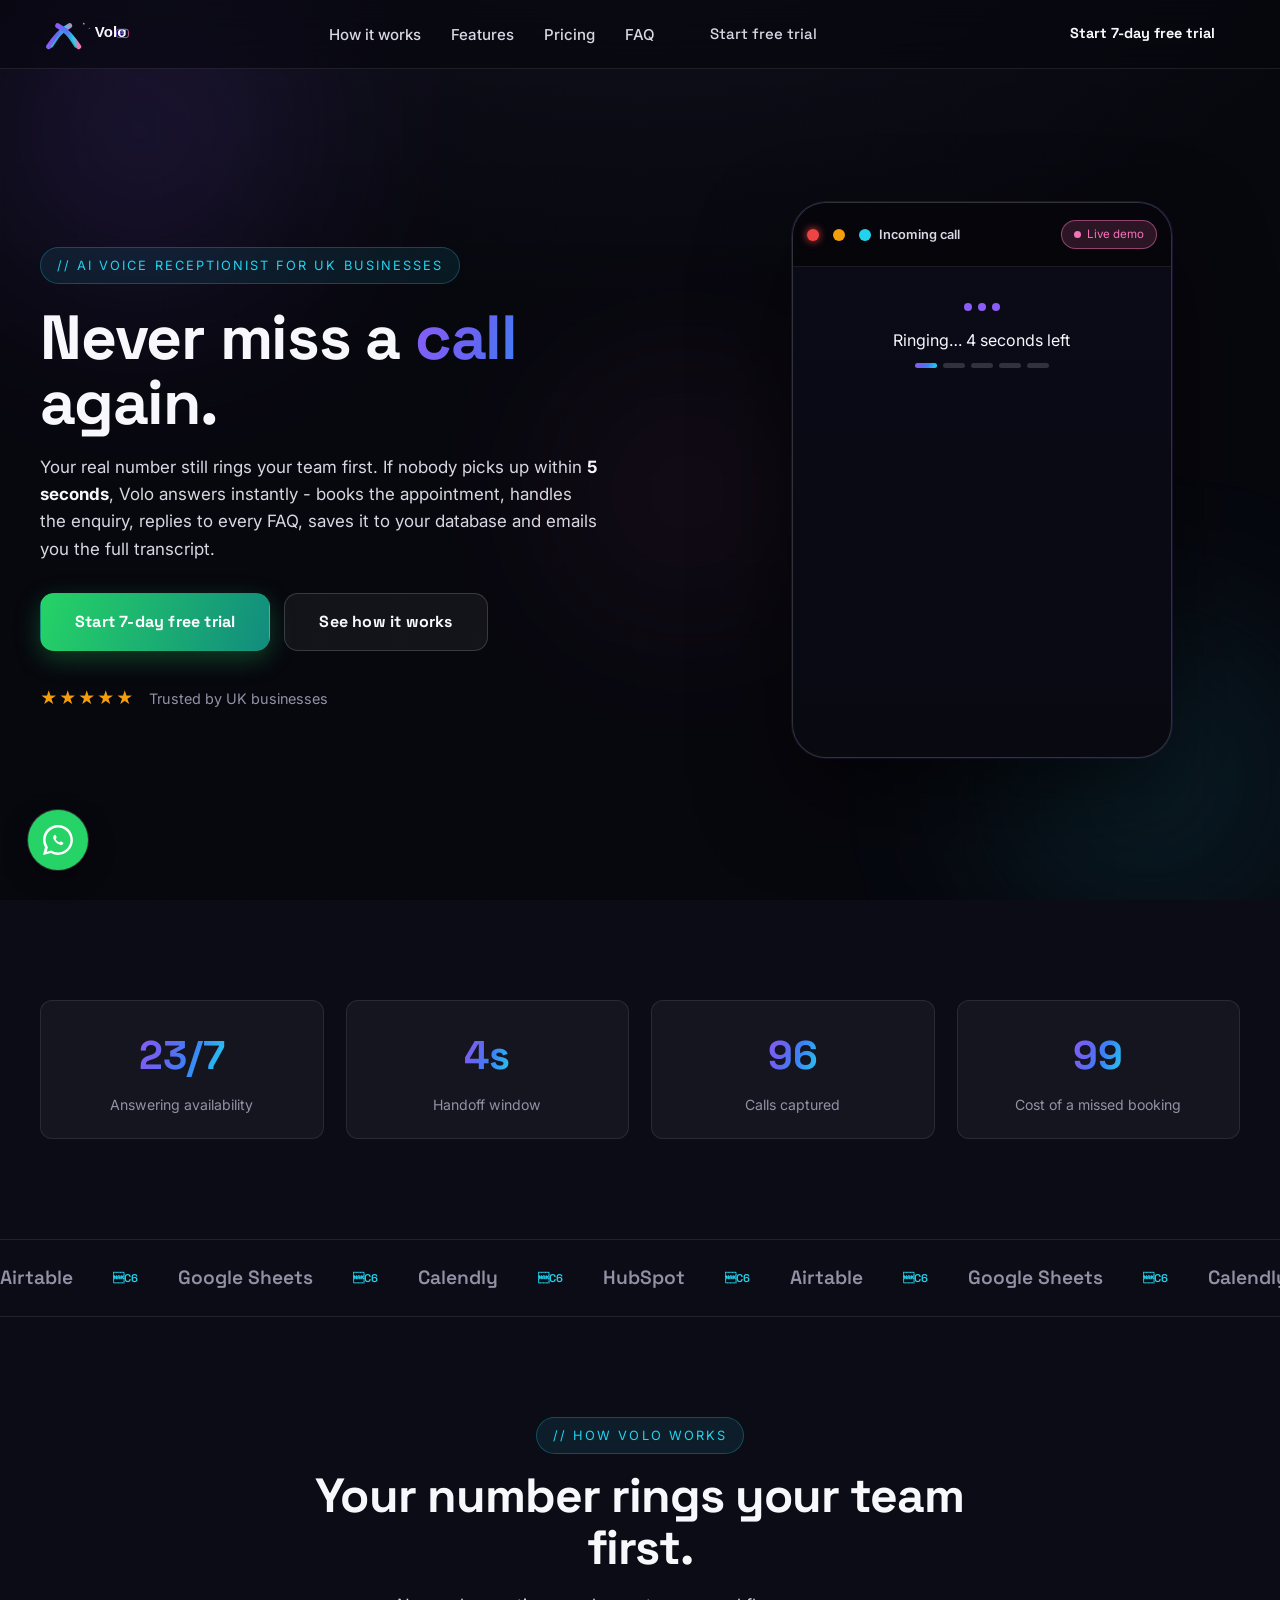
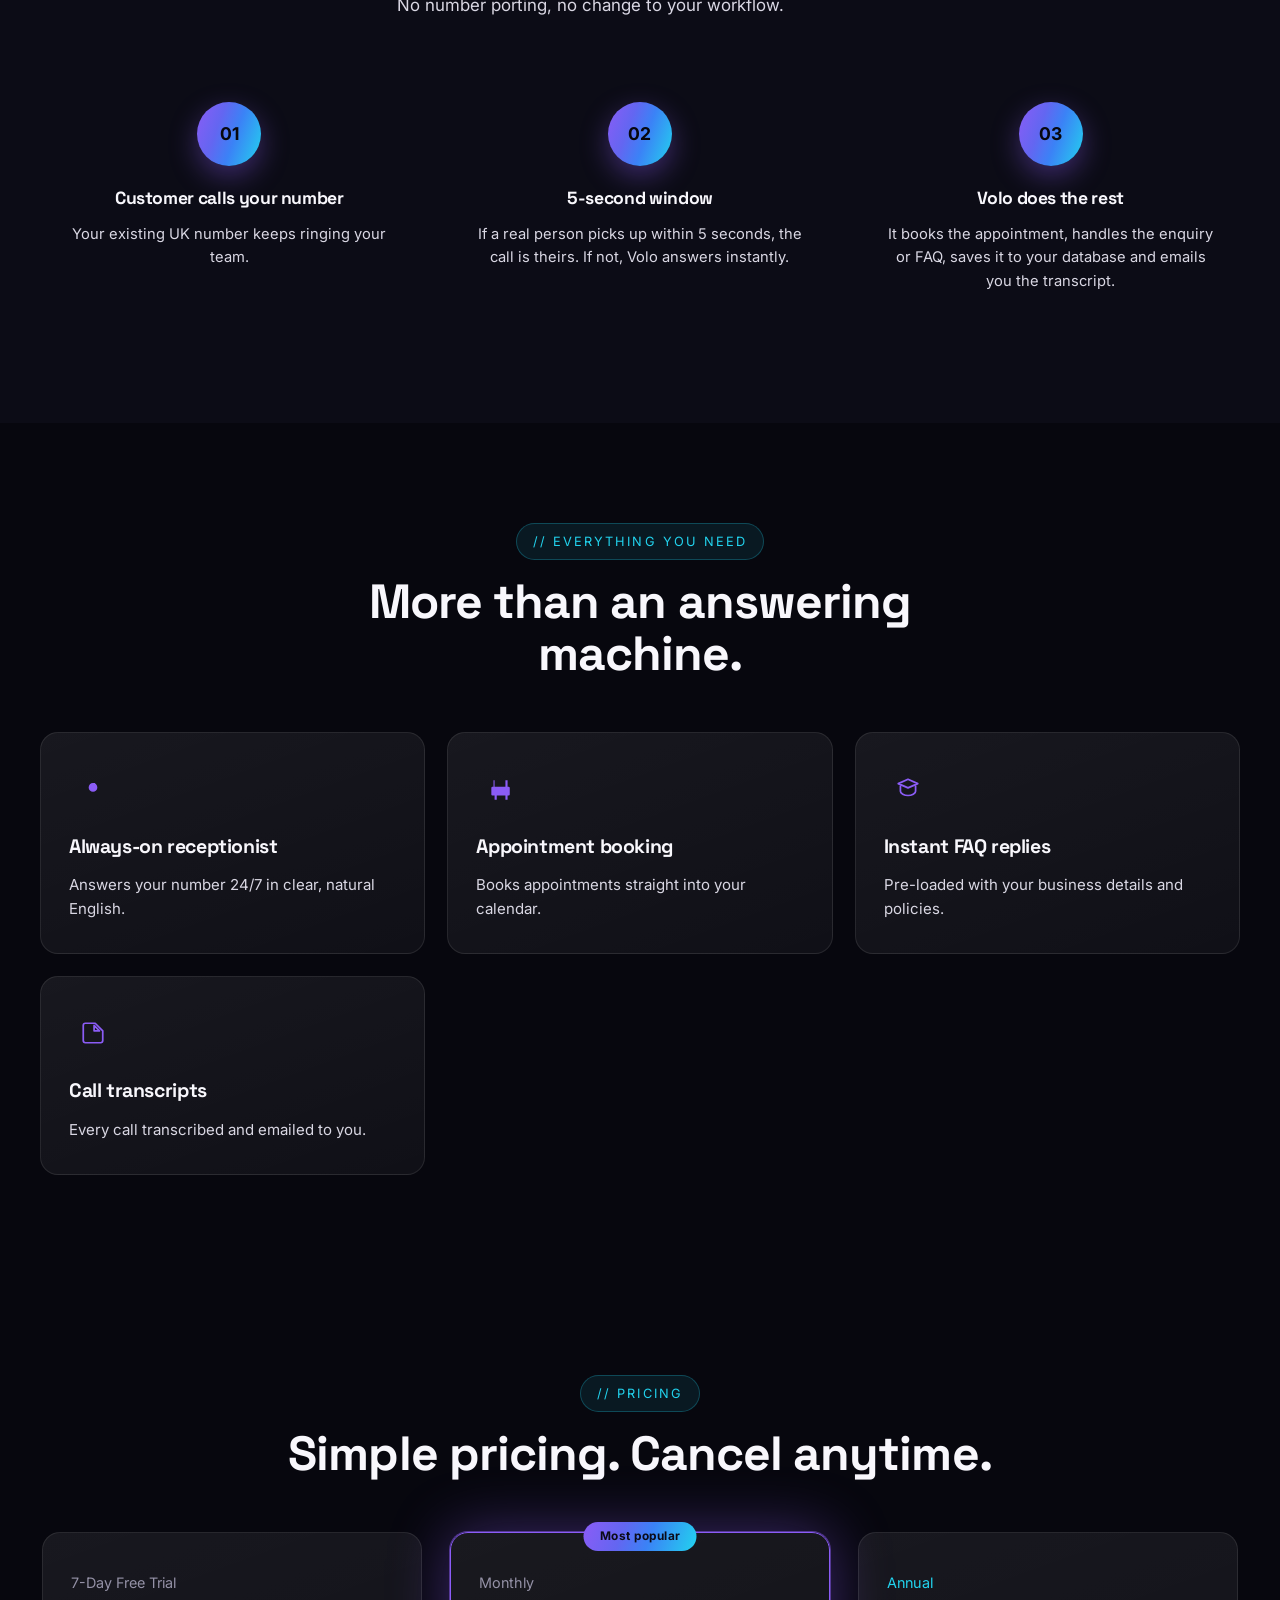
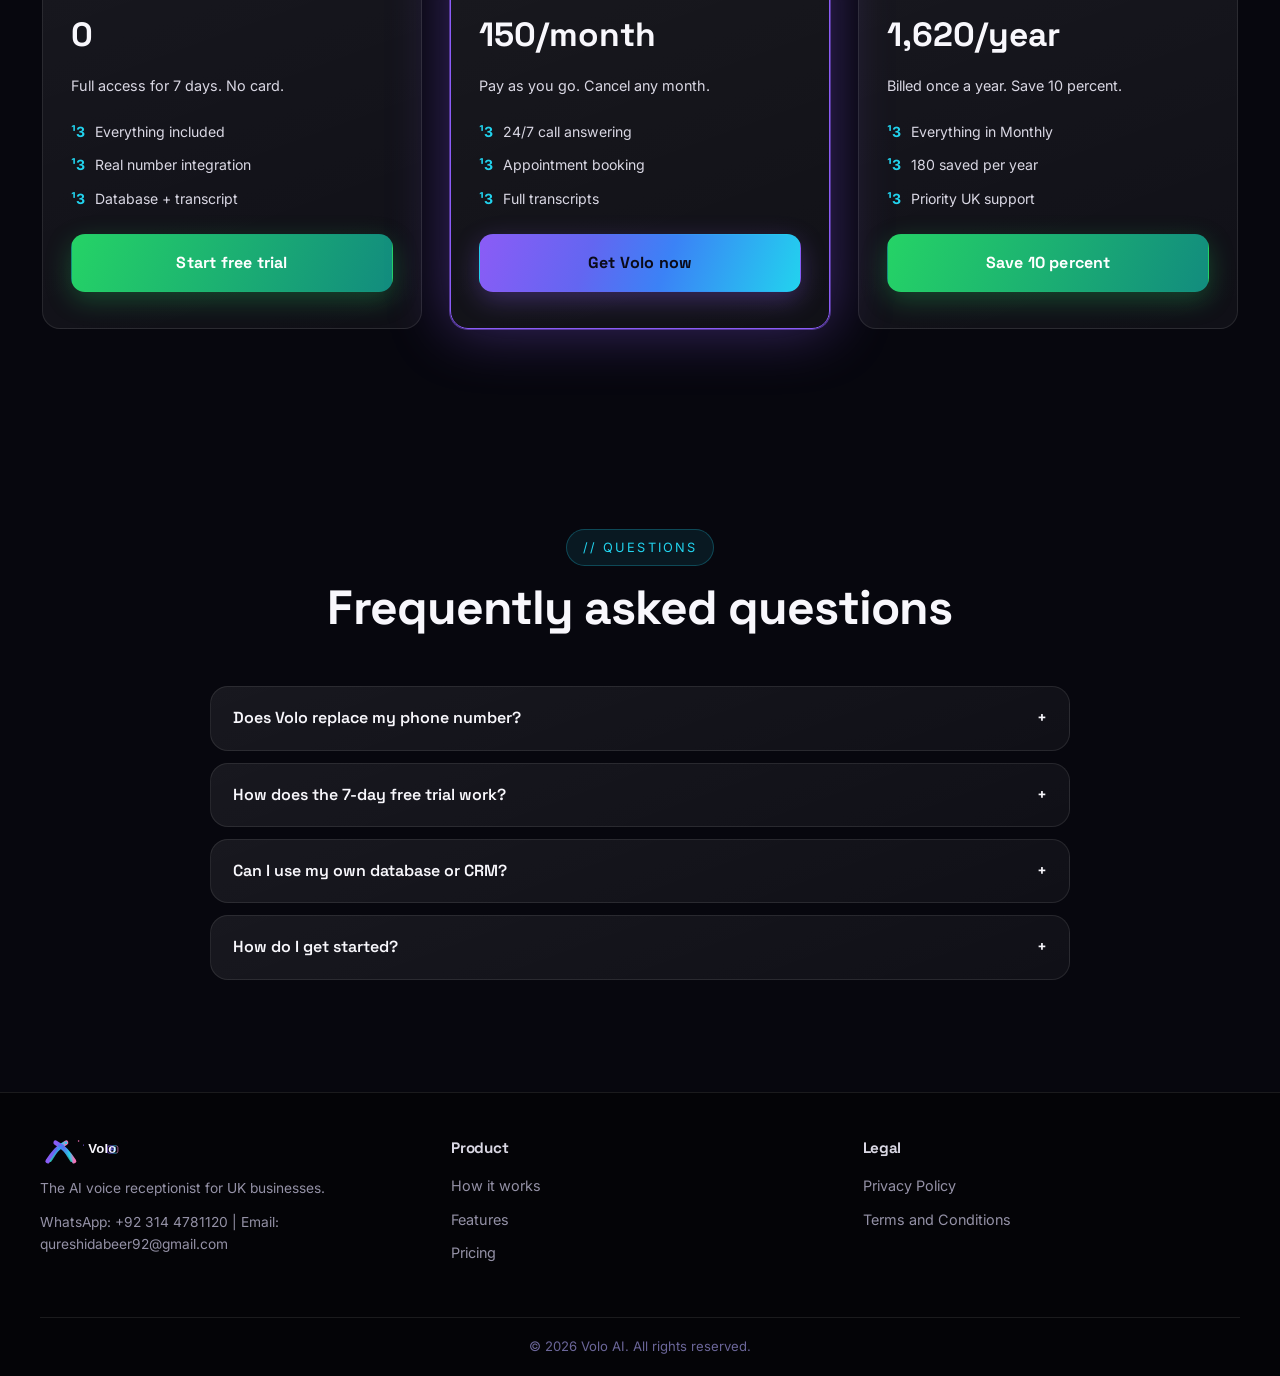
==== commit 5a5ec4c4: "update cgabfes" ====
--- a/index.html
+++ b/index.html
@@ -34,7 +34,10 @@
 <section class="section pricing-section" id="pricing"><div class="container"><div class="section-head center"><span class="mono-tag">// pricing</span><h2>Simple pricing. Cancel anytime.</h2></div><div class="pricing-grid"><article class="price-card reveal-up"><div class="price-head"><span class="price-label">7-Day Free Trial</span><span class="price-tag">0</span></div><p class="price-desc">Full access for 7 days. No card.</p><ul class="price-features"><li>Everything included</li><li>Real number integration</li><li>Database + transcript</li></ul><a class="btn whatsapp" href="https://wa.me/923144781120" target="_blank" rel="noopener">Start free trial</a></article><article class="price-card popular reveal-up"><div class="ribbon">Most popular</div><div class="price-head"><span class="price-label">Monthly</span><span class="price-tag">150/month</span></div><p class="price-desc">Pay as you go. Cancel any month.</p><ul class="price-features"><li>24/7 call answering</li><li>Appointment booking</li><li>Full transcripts</li></ul><a class="btn primary" href="https://wa.me/923144781120" target="_blank" rel="noopener">Get Volo now</a></article><article class="price-card annual reveal-up"><div class="price-head"><span class="price-label">Annual</span><span class="price-tag">1,620/year</span></div><p class="price-desc">Billed once a year. Save 10 percent.</p><ul class="price-features"><li>Everything in Monthly</li><li>180 saved per year</li><li>Priority UK support</li></ul><a class="btn whatsapp" href="https://wa.me/923144781120" target="_blank" rel="noopener">Save 10 percent</a></article></div></div></section>
 <section class="section faq-section" id="faq"><div class="container"><div class="section-head center"><span class="mono-tag">// questions</span><h2>Frequently asked questions</h2></div><div class="faq"><div class="faq-item"><button class="faq-question" aria-expanded="false">Does Volo replace my phone number?<span class="faq-icon">+</span></button><div class="faq-answer"><p>No. Your existing UK number keeps working exactly as before.</p></div></div><div class="faq-item"><button class="faq-question" aria-expanded="false">How does the 7-day free trial work?<span class="faq-icon">+</span></button><div class="faq-answer"><p>Full access for 7 days, no card required. Cancel anytime.</p></div></div><div class="faq-item"><button class="faq-question" aria-expanded="false">Can I use my own database or CRM?<span class="faq-icon">+</span></button><div class="faq-answer"><p>Yes - Volo connects to Airtable, Google Sheets, Calendly, HubSpot, or any open-source database.</p></div></div><div class="faq-item"><button class="faq-question" aria-expanded="false">How do I get started?<span class="faq-icon">+</span></button><div class="faq-answer"><p>Tap any WhatsApp button on this page. We will set up your number, your database and your FAQs together in under 5 minutes.</p></div></div></div></div></section>
 <footer class="footer"><div class="container"><div class="footer-content"><div class="footer-column brand"><a href="index.html" class="logo"><img src="assets/logo.svg" alt="Volo AI" class="logo-img"></a><p class="footer-desc">The AI voice receptionist for UK businesses.</p><p class="footer-contact">WhatsApp: +92 314 4781120 | Email: qureshidabeer92@gmail.com</p></div><div class="footer-column"><h4>Product</h4><ul><li><a href="#how">How it works</a></li><li><a href="#features">Features</a></li><li><a href="#pricing">Pricing</a></li></ul></div><div class="footer-column"><h4>Legal</h4><ul><li><a href="privacy-policy.html">Privacy Policy</a></li><li><a href="terms-and-conditions.html">Terms and Conditions</a></li></ul></div></div><div class="footer-bottom"><p>&copy; <span id="year"></span> Volo AI. All rights reserved.</p></div></div></footer>
-<a href="https://wa.me/923144781120" class="wa-float" target="_blank" rel="noopener" aria-label="Chat on WhatsApp"><span>WhatsApp</span></a>
+<a href="https://wa.me/923144781120" class="wa-float" target="_blank" rel="noopener" aria-label="Chat on WhatsApp">
+<svg viewBox="0 0 32 32" aria-hidden="true"><path d="M19.11 17.205c-.372 0-1.088 1.39-1.518 1.39a.63.63 0 0 1-.315-.1c-.802-.402-1.504-.817-2.163-1.447-.545-.516-1.146-1.29-1.46-1.963a.426.426 0 0 1-.073-.215c0-.33.99-.945.99-1.49 0-.143-.73-2.09-.832-2.335-.143-.372-.214-.487-.6-.487-.187 0-.36-.043-.53-.043-.302 0-.53.115-.745.315-.688.645-1.032 1.318-1.06 2.264v.114c-.015.99.472 1.977 1.017 2.78 1.23 1.82 2.506 3.41 4.554 4.34.616.287 2.035.888 2.722.888.817 0 2.15-.515 2.45-1.318.13-.347.13-.653.087-.945-.086-.398-.545-.645-.975-.645zM16 .08C7.21.08.08 7.21.08 16c0 2.82.75 5.46 2.06 7.74L0 32l8.46-2.22A15.93 15.93 0 0 0 16 31.92c8.79 0 15.92-7.13 15.92-15.92C31.92 7.21 24.79.08 16 .08zm0 29.19c-2.42 0-4.68-.66-6.62-1.8l-.47-.28-5 1.31 1.34-4.86-.31-.5A13.29 13.29 0 0 1 2.73 16c0-7.34 5.99-13.33 13.33-13.33 7.34 0 13.27 5.99 13.27 13.33 0 7.34-5.99 13.33-13.33 13.33z" fill="#fff"/></svg>
+<span class="wa-tooltip">Start 7-day free trial</span>
+</a>
 <button class="back-to-top" id="back-to-top" aria-label="Back to top">&#8593;</button>
 <script src="script.js"></script>
 </body>
--- a/styles.css
+++ b/styles.css
@@ -316,8 +316,8 @@
 .faq-question:focus-visible { outline: 2px solid var(--cyan); outline-offset: 2px; }
 .faq-icon { margin-left: 16px; transition: transform .3s ease; }
 .faq-item.open .faq-icon { transform: rotate(45deg); }
-.faq-answer { max-height: 0; overflow: hidden; padding: 0 22px; color: var(--text-2); font-size: .92rem; line-height: 1.6; transition: max-height .45s ease, padding .45s ease; }
-.faq-item.open .faq-answer { padding: 18px 22px; }
+.faq-answer { max-height: 0; overflow: hidden; padding: 0 22px; color: var(--text-2); font-size: .92rem; line-height: 1.6; transition: max-height .45s ease, padding .45s ease; box-sizing: border-box; }
+.faq-item.open .faq-answer { max-height: 500px; padding: 18px 22px; }
 .faq-answer p { margin: 0; }
 .faq-answer a { color: var(--cyan); }
 
@@ -346,10 +346,12 @@
 .footer-bottom .footer-tag { color: var(--text-3); }
 
 /* floating widgets */
-.wa-float { position: fixed; left: 28px; bottom: 30px; width: 60px; height: 60px; background: var(--whatsapp); border-radius: 50%; box-shadow: 0 8px 26px rgba(0,0,0,.38), 0 0 0 1px rgba(255,255,255,.2); display: flex; align-items: center; justify-content: center; z-index: 900; transition: transform .2s ease, box-shadow .2s ease; }
-.wa-float:hover { transform: scale(1.08); box-shadow: 0 12px 34px rgba(0,0,0,.55); }
+.wa-float { position: fixed; left: 28px; bottom: 30px; width: 60px; height: 60px; background: var(--whatsapp); border-radius: 50%; box-shadow: 0 8px 26px rgba(0,0,0,.38), 0 0 0 1px rgba(255,255,255,.2); display: flex; align-items: center; justify-content: center; z-index: 900; transition: transform .2s ease, box-shadow .2s ease; animation: waPulse 2.2s ease-in-out infinite; }
+.wa-float:hover { transform: scale(1.08); box-shadow: 0 12px 34px rgba(0,0,0,.55); animation-play-state: paused; }
 .wa-float svg { width: 30px; height: 30px; fill: #fff; }
-.wa-tooltip { position: absolute; left: -150px; top: 50%; transform: translateY(-50%); background: rgba(15,15,24,.9); border: 1px solid var(--border); color: var(--text); font-size: .78rem; padding: 8px 14px; border-radius: 10px; white-space: nowrap; opacity: 0; pointer-events: none; transition: opacity .24s ease; }
+@keyframes waPulse { 0%,100%{box-shadow:0 8px 26px rgba(0,0,0,.38),0 0 0 0 rgba(37,211,102,.5);} 50%{box-shadow:0 8px 26px rgba(0,0,0,.38),0 0 0 18px rgba(37,211,102,0);} }
+.wa-tooltip { position: absolute; left: 72px; top: 50%; transform: translateY(-50%); background: rgba(15,15,24,.92); border: 1px solid var(--border); color: var(--text); font-size: .82rem; font-weight: 600; padding: 10px 16px; border-radius: 12px; white-space: nowrap; opacity: 0; pointer-events: none; transition: opacity .24s ease; box-shadow: 0 8px 24px rgba(0,0,0,.4); }
+.wa-tooltip::before { content:''; position: absolute; left: -7px; top: 50%; transform: translateY(-50%); border: 7px solid transparent; border-right-color: rgba(15,15,24,.92); border-left: 0; }
 .wa-float:hover .wa-tooltip { opacity: 1; }
 .back-to-top { position: fixed; right: 28px; bottom: 30px; width: 46px; height: 46px; border-radius: 50%; background: rgba(139,92,246,.16); color: var(--text-2); border: 1px solid var(--border-accent); backdrop-filter: blur(10px); cursor: pointer; display: none; align-items: center; justify-content: center; font-size: 1.1rem; opacity: 0; visibility: hidden; pointer-events: none; transition: opacity .28s ease, visibility .28s, transform .28s; z-index: 900; }
 .back-to-top.show { opacity: 1; visibility: visible; pointer-events: auto; transform: none; display: flex; }
@@ -369,20 +371,54 @@
 .error-code { font-size: clamp(5rem, 12vw, 8rem); font-weight: 700; background: var(--grad); -webkit-background-clip: text; background-clip: text; -webkit-text-fill-color: transparent; line-height: 1; }
 
 /* responsive */
+@media (max-width: 1200px) {
+    .hero-grid { grid-template-columns: 1fr 1fr; gap: 40px; }
+}
 @media (max-width: 1024px) {
     .hero-content { max-width: 100%; }
-    .hero-copy { max-width: 540px; }
+    .hero-copy { max-width: 100%; }
+    .hero-grid { grid-template-columns: 1fr; gap: 40px; }
+    .hero-visual { max-width: 400px; margin: 0 auto; }
+    .showcase-grid { grid-template-columns: 1fr; gap: 36px; }
+    .dash-frame { max-width: 100%; }
 }
 @media (max-width: 768px) {
     .container { padding: 0 20px; }
-    .hero-grid { gap: 36px; }
-    .hero h1 { margin-top: 12px; }
+    .section { padding: 60px 0; }
+    .hero { padding: 100px 0 50px; min-height: auto; }
+    .hero h1 { font-size: clamp(2rem, 7vw, 2.8rem); margin-top: 12px; }
+    .hero-grid { gap: 30px; }
     .hero-buttons { flex-direction: column; align-items: stretch; }
-    .hero-trust { flex-wrap: wrap; gap: 10px; font-size: .82rem; }
-    .stats-grid { grid-template-columns: 1fr 1fr; }
-    .integration-bar { grid-template-columns: 1fr 1fr; }
+    .hero-buttons .btn { width: 100%; text-align: center; }
+    .hero-trust { flex-wrap: wrap; gap: 8px; font-size: .82rem; }
+    .hero-trust span { font-size: .8rem; }
+    .phone-sim { max-width: 300px; }
+    .phone-screen { height: 420px; }
+    .float-card { display: none; }
+    .stats-grid { grid-template-columns: 1fr 1fr; gap: 14px; }
+    .process-steps { grid-template-columns: 1fr; gap: 20px; }
+    .step { padding: 20px 14px; }
+    .features-grid { grid-template-columns: 1fr; }
+    .handoff-card { grid-template-columns: 1fr; padding: 20px; }
+    .handoff-illustration { flex-direction: column; text-align: center; }
+    .hh-line { width: 3px; height: 20px; flex: none; background: repeating-linear-gradient(180deg, var(--border-strong), var(--border-strong) 6px, transparent 6px, transparent 12px); }
+    .integration-bar { grid-template-columns: 1fr 1fr; gap: 10px; }
+    .integration-item { padding: 10px 12px; }
+    .integration-item span { font-size: .85rem; }
+    .int-sub { display: none; }
     .pricing-grid { grid-template-columns: 1fr; max-width: 420px; margin: 0 auto; }
-    .phone-sim { max-width: 320px; }
+    .price-card { padding: 28px 22px; }
+    .demo-grid { grid-template-columns: 1fr; }
+    .demo-thumb { height: 140px; }
+    .testimonial-grid { grid-template-columns: 1fr; }
+    .testimonial { padding: 22px; }
+    .faq-item { margin-bottom: 10px; }
+    .faq-question { padding: 16px 18px; font-size: .95rem; }
+    .cta-panel { padding: 36px 24px; }
+    .cta-buttons { flex-direction: column; align-items: stretch; }
+    .cta-buttons .btn { width: 100%; }
+    .footer-content { grid-template-columns: 1fr 1fr; gap: 24px; }
+    .footer-column.brand { grid-column: 1 / -1; }
     .nav-cta-desktop { display: none !important; }
     .nav-toggle { display: flex !important; }
     .nav-links { position: fixed; top: 60px; left: 0; right: 0; bottom: 0; flex-direction: column; gap: 0; background: var(--bg-2); padding: 42px 28px; overflow-y: auto; backdrop-filter: blur(18px); transform: translateX(100%); transition: transform .36s ease; z-index: 950; border-top: 1px solid var(--border); }
@@ -392,7 +428,20 @@
     .nav-cta-mobile .cta-button { width: 100%; }
 }
 @media (max-width: 480px) {
+    .container { padding: 0 16px; }
+    .hero { padding: 90px 0 40px; }
+    .hero-buttons .btn { padding: 14px 20px; font-size: .95rem; }
+    .stats-grid { grid-template-columns: 1fr; }
+    .integration-bar { grid-template-columns: 1fr; }
+    .footer-content { grid-template-columns: 1fr; }
+    .phone-sim { max-width: 260px; }
+    .phone-screen { height: 380px; }
     .wa-float { left: 16px; bottom: 20px; width: 52px; height: 52px; }
-    .wa-float svg { width: 26px; height: 26px; }
+    .wa-float svg { width: 28px; height: 28px; }
     .back-to-top { right: 16px; bottom: 20px; width: 40px; height: 40px; }
+    .pricing-switch { gap: 10px; }
+    .switch-btn { padding: 7px 14px; font-size: .82rem; }
+    .switch-track { max-width: 50px; }
+    .lightbox-frame iframe { height: 300px; }
+    .cta-panel { padding: 28px 18px; }
 }
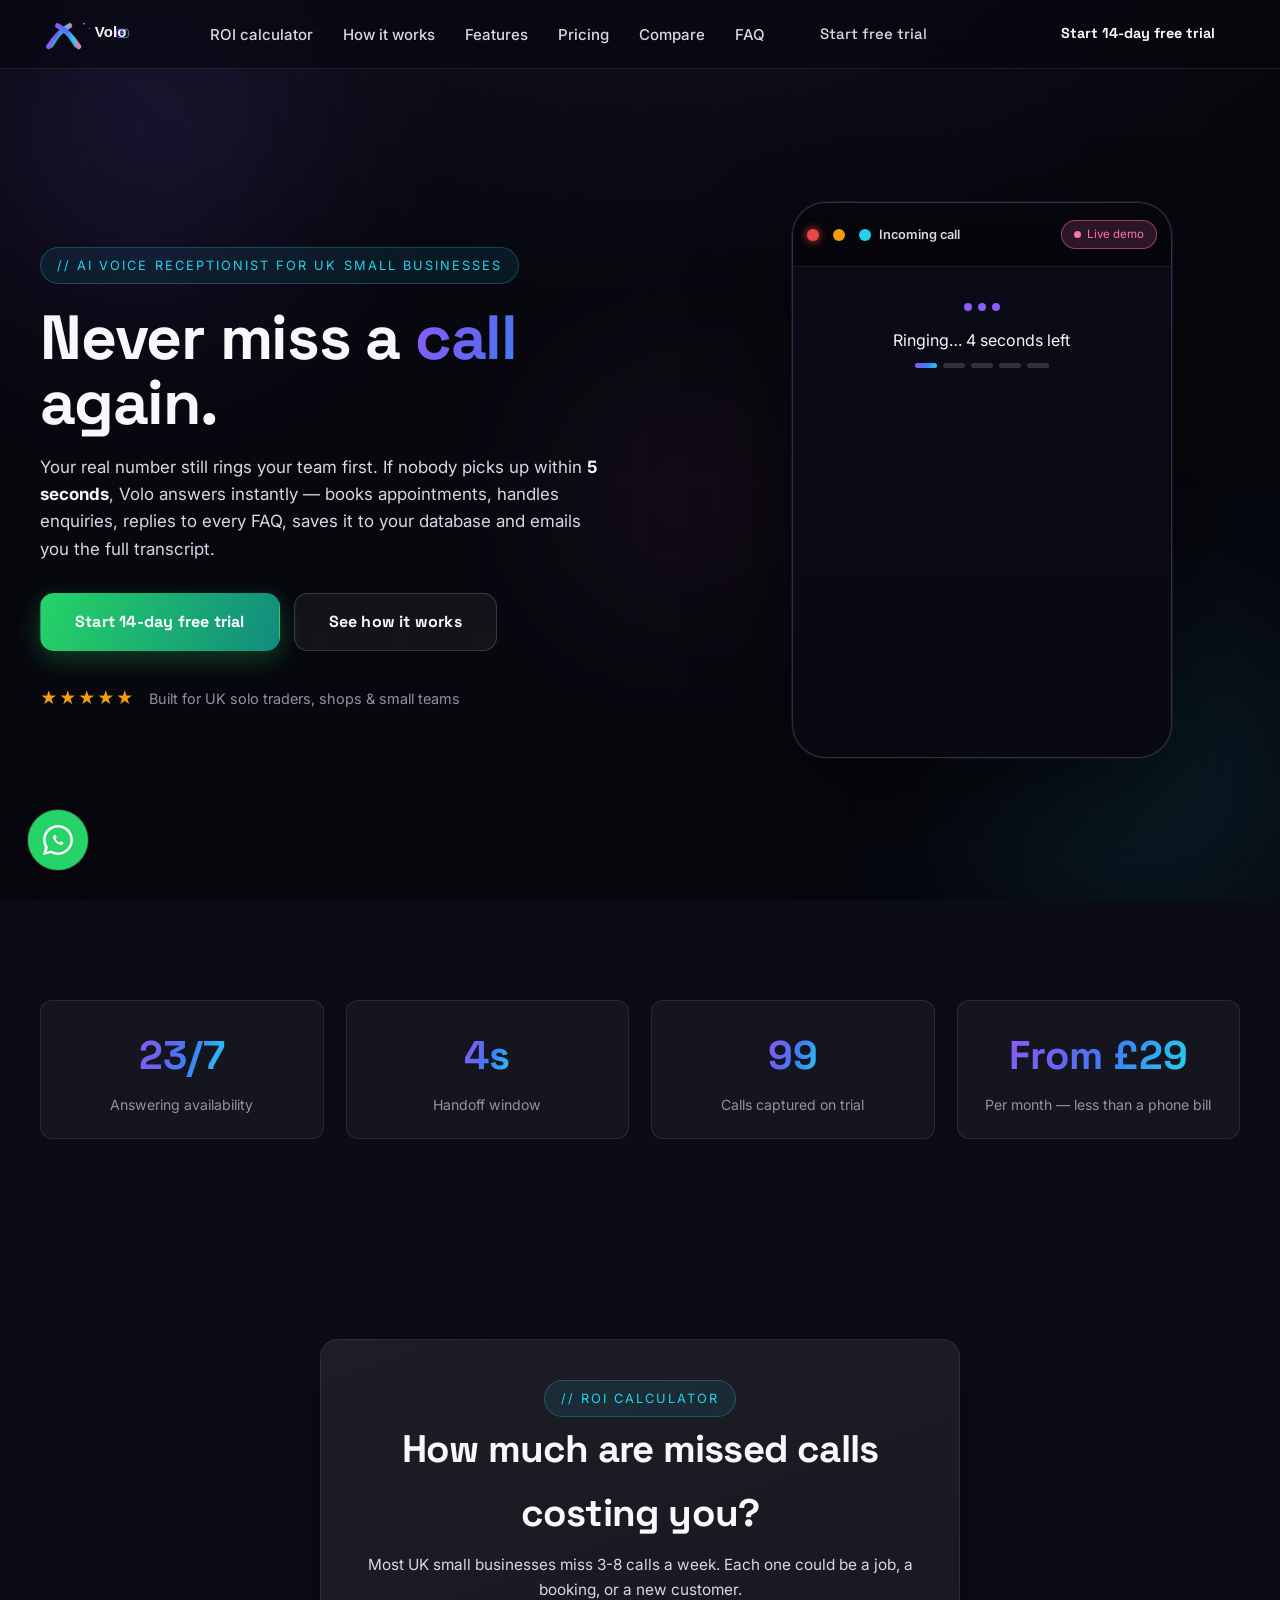
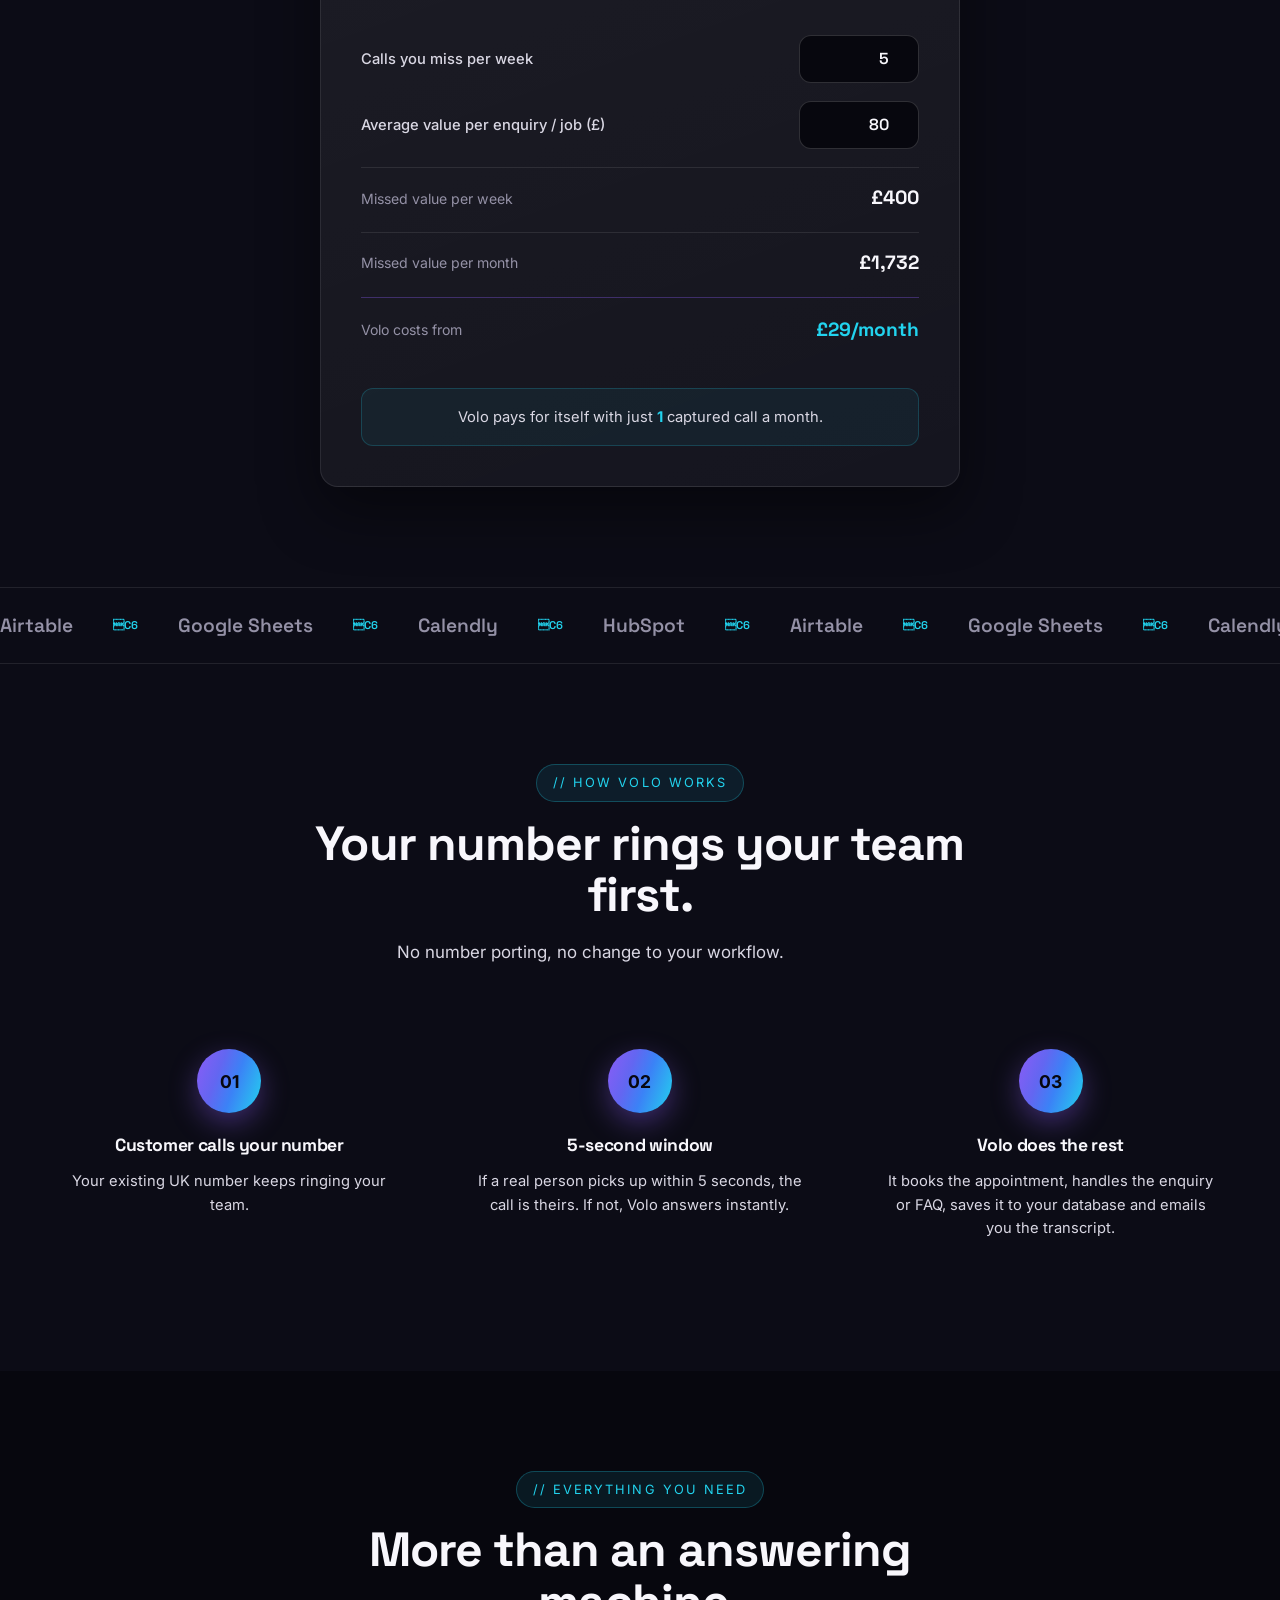
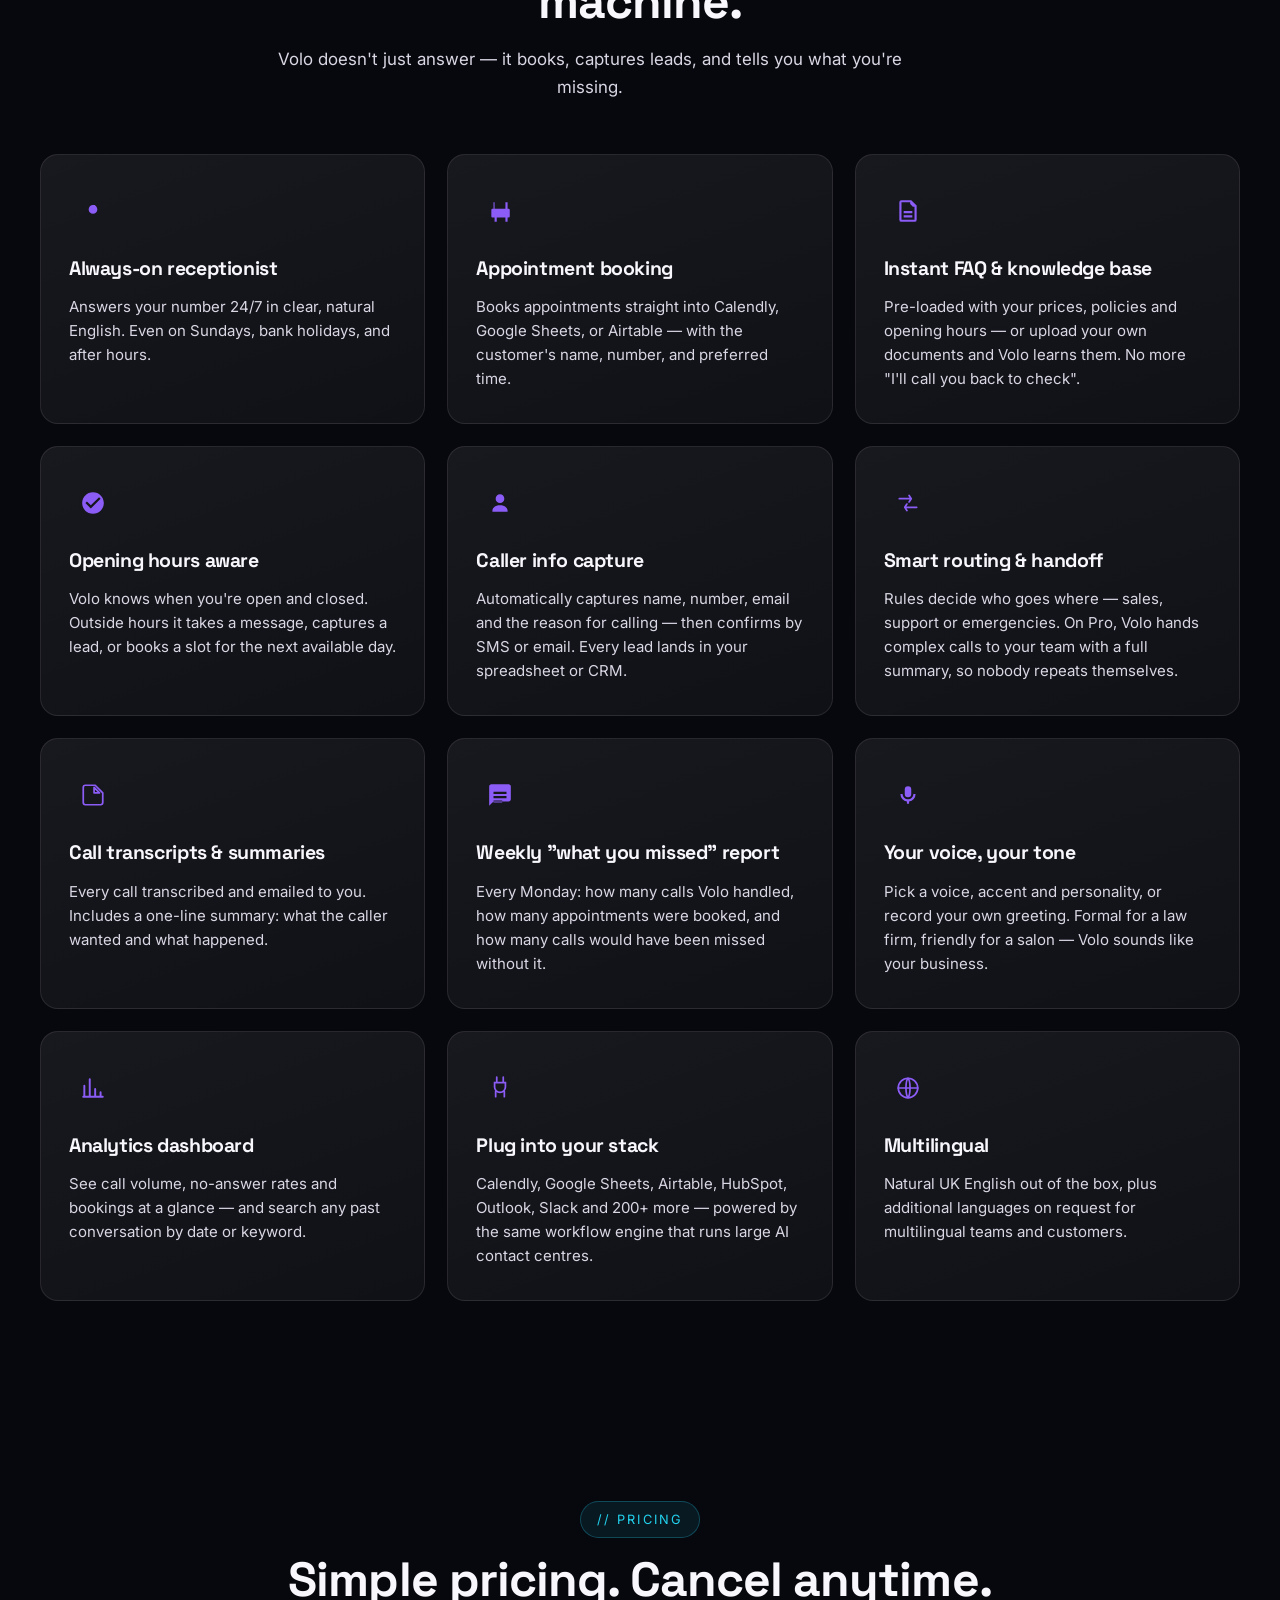
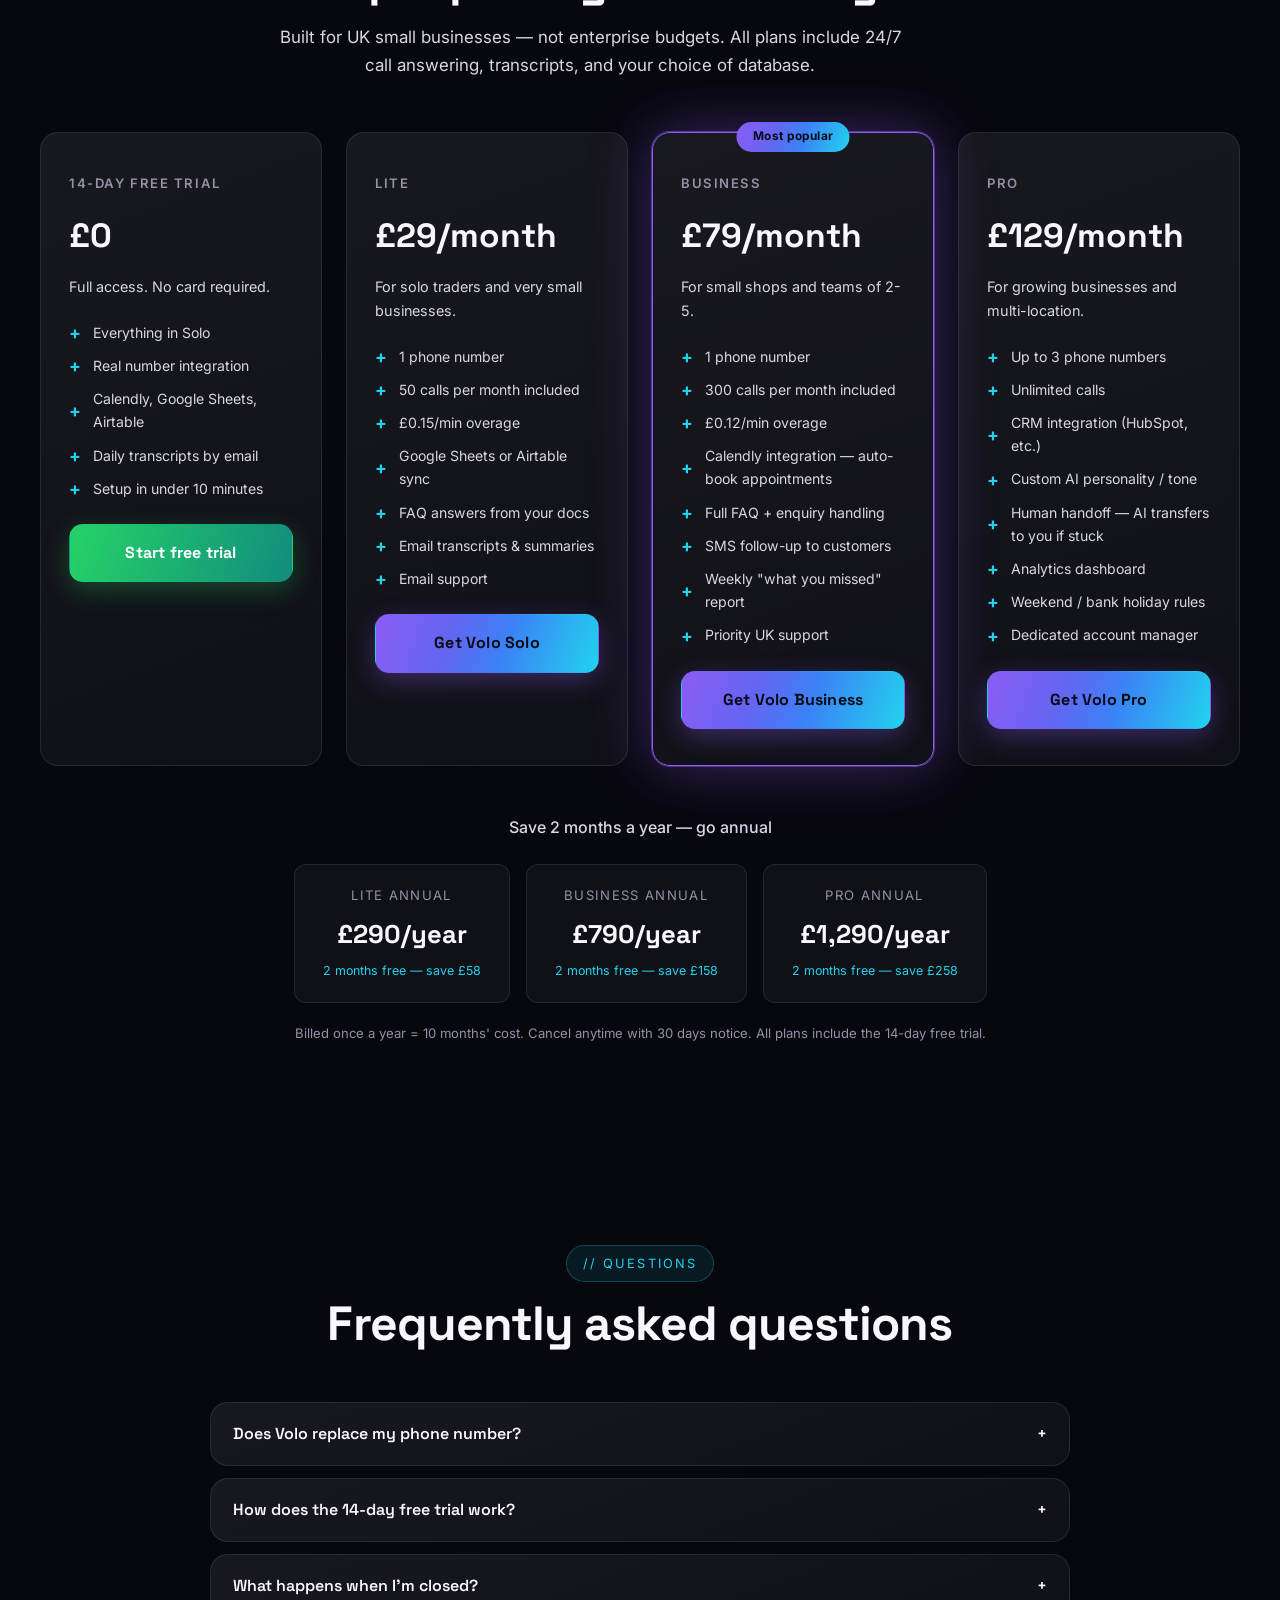
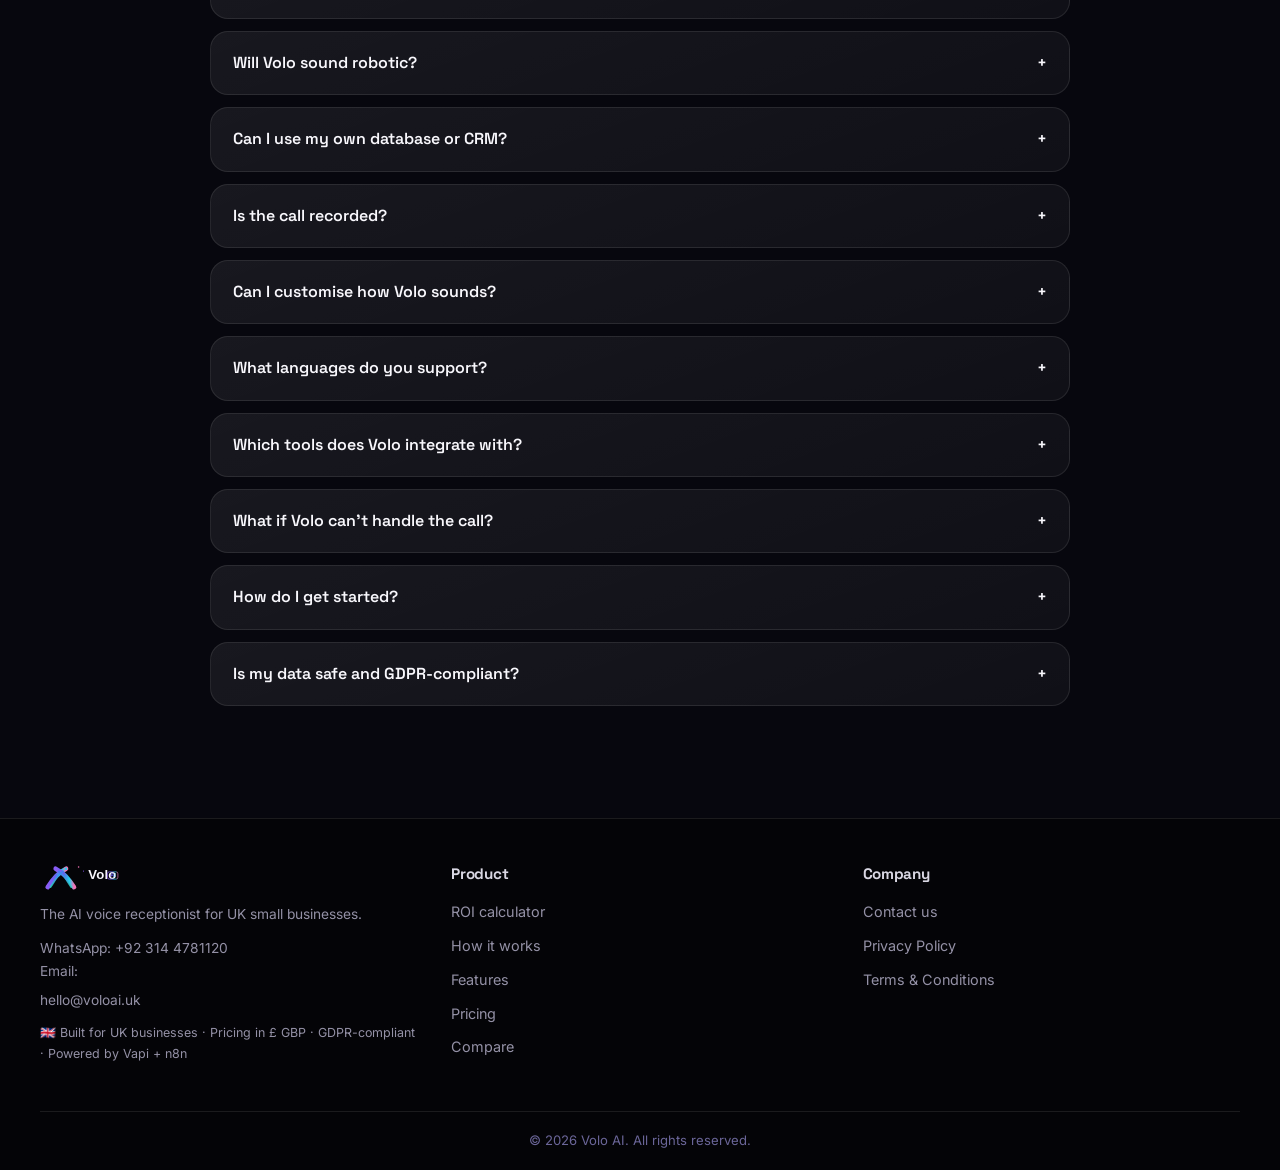
==== commit 49c5ee9d: "done" ====
--- a/index.html
+++ b/index.html
@@ -4,12 +4,14 @@
 <meta charset="UTF-8">
 <meta name="viewport" content="width=device-width, initial-scale=1.0">
 <meta name="theme-color" content="#07070e">
-<title>Volo AI - AI Voice Receptionist for UK Businesses</title>
-<meta name="description" content="Volo AI answers every call for UK businesses.">
+<title>Volo AI - AI Voice Receptionist for UK Small Businesses</title>
+<meta name="description" content="Volo AI answers every call for UK small businesses. 24/7 voice receptionist that books appointments, handles enquiries, and sends you transcripts — from £29/month. 14-day free trial.">
 <meta name="robots" content="index, follow">
 <link rel="canonical" href="https://voloai.uk/">
-<meta property="og:title" content="Volo AI">
+<meta property="og:title" content="Volo AI — AI Voice Receptionist for UK Small Businesses">
+<meta property="og:description" content="Never miss a call again. Volo answers your phone 24/7, books appointments, handles FAQs, and sends you a transcript. From £29/month. 14-day free trial.">
 <meta property="og:image" content="https://voloai.uk/assets/images/og-image.png">
+<meta property="og:type" content="website">
 <meta name="twitter:card" content="summary_large_image">
 <meta name="twitter:image" content="https://voloai.uk/assets/images/og-image.png">
 <link rel="icon" type="image/svg+xml" href="assets/favicon.svg">
@@ -20,25 +22,65 @@
 </head>
 <body>
 <script type="application/ld+json">
-{"@context":"https://schema.org","@graph":[{"@type":["Organization"],"@id":"https://voloai.uk/#org","name":"Volo AI","url":"https://voloai.uk","email":"qureshidabeer92@gmail.com","telephone":"+92-314-4781120","address":{"@type":"PostalAddress","addressCountry":"GB"},"areaServed":"United Kingdom"},{"@type":"Product","@id":"https://voloai.uk/#product","name":"Volo AI Voice Receptionist","offers":{"@type":"Offer","price":"150","priceCurrency":"GBP","availability":"https://schema.org/InStock"}},{"@type":"WebSite","name":"Volo AI","url":"https://voloai.uk"}]}
+{
+  "@context": "https://schema.org",
+  "@graph": [
+    {
+      "@type": "Organization",
+      "@id": "https://voloai.uk/#org",
+      "name": "Volo AI",
+      "url": "https://voloai.uk",
+      "email": "hello@voloai.uk",
+      "telephone": "+44-01234-567890",
+      "address": {
+        "@type": "PostalAddress",
+        "addressCountry": "GB"
+      },
+      "areaServed": "United Kingdom"
+    },
+    {
+      "@type": "Product",
+      "@id": "https://voloai.uk/#product",
+      "name": "Volo AI Voice Receptionist",
+      "description": "24/7 AI voice receptionist for UK small businesses. Books appointments, handles enquiries, sends transcripts. From £29/month.",
+      "offers": {
+        "@type": "AggregateOffer",
+        "lowPrice": "29",
+        "highPrice": "129",
+        "priceCurrency": "GBP",
+        "availability": "https://schema.org/InStock",
+        "offerCount": 3
+      }
+    },
+    {
+      "@type": "WebSite",
+      "@id": "https://voloai.uk/#website",
+      "name": "Volo AI",
+      "url": "https://voloai.uk"
+    }
+  ]
+}
 </script>
 <div class="preloader" id="preloader" aria-hidden="true"><div class="preloader-mark"><svg viewBox="0 0 512 512" aria-hidden="true"><defs><linearGradient id="pf" x1="0" y1="0" x2="1" y2="1"><stop stop-color="#8b5cf6"/><stop offset="0.5" stop-color="#6366f1"/><stop offset="0.8" stop-color="#22d3ee"/><stop offset="1" stop-color="#f472b6"/></linearGradient></defs><rect x="56" y="56" width="400" height="400" rx="96" fill="none" stroke="url(#pf)" stroke-width="26"/><path d="M150 360C170 306 196 258 226 212S266 148 306 120" fill="none" stroke="url(#pf)" stroke-width="40" stroke-linecap="round"/><path d="M362 360C342 306 316 258 286 212S246 148 206 120" fill="none" stroke="url(#pf)" stroke-width="40" stroke-linecap="round"/></svg></div><div class="preloader-bar"><span></span></div><p class="preloader-text">Volo AI</p></div>
 <script>(function(){var l=document.getElementById("preloader");function h(){if(l&&!l.classList.contains("hidden")){l.classList.add("hidden");setTimeout(function(){l.style.display="none"},400);}}setTimeout(h,200);if(document.readyState!=="loading")h();else document.addEventListener("DOMContentLoaded",h);window.addEventListener("load",h);})();</script>
 <div class="scroll-progress" id="scroll-progress" aria-hidden="true"></div>
-<nav class="navbar" id="navbar"><div class="nav-container"><a href="index.html" class="logo" aria-label="Volo AI home"><img src="assets/logo.svg" alt="Volo AI" class="logo-img"></a><ul class="nav-links" id="nav-links"><li><a href="#how">How it works</a></li><li><a href="#features">Features</a></li><li><a href="#pricing">Pricing</a></li><li><a href="#faq">FAQ</a></li><li class="nav-cta-mobile"><a class="cta-button" href="https://wa.me/923144781120" target="_blank" rel="noopener">Start free trial</a></li></ul><a class="cta-button nav-cta-desktop" href="https://wa.me/923144781120" target="_blank" rel="noopener">Start 7-day free trial</a><button class="nav-toggle" id="nav-toggle" aria-label="Toggle navigation" aria-expanded="false"><span></span><span></span><span></span></button></div></nav>
-<section class="hero" id="top"><div class="aurora" aria-hidden="true"><div class="orb orb-1"></div><div class="orb orb-2"></div><div class="orb orb-3"></div><div class="grid-lines"></div></div><div class="container hero-grid"><div class="hero-content"><span class="mono-tag">// AI voice receptionist for UK businesses</span><h1 class="reveal-up">Never miss a <span class="gradient-text">call</span> again.</h1><p class="hero-copy reveal-up">Your real number still rings your team first. If nobody picks up within <strong>5 seconds</strong>, Volo answers instantly - books the appointment, handles the enquiry, replies to every FAQ, saves it to your database and emails you the full transcript.</p><div class="hero-buttons"><a class="btn whatsapp" href="https://wa.me/923144781120" target="_blank" rel="noopener">Start 7-day free trial</a><a class="btn ghost" href="#how">See how it works</a></div><div class="hero-trust"><div class="stars">&#9733;&#9733;&#9733;&#9733;&#9733;</div><span>Trusted by UK businesses</span></div></div><div class="hero-visual"><div class="phone-sim"><div class="phone-header"><span class="phone-dot red"></span><span class="phone-dot amber"></span><span class="phone-dot green"></span><span class="phone-title">Incoming call</span><span class="live-pill"><span class="live-dot"></span>Live demo</span></div><div class="phone-screen"><div class="call-status" id="call-status"><div class="ring-anim" aria-hidden="true"><span></span><span></span><span></span></div><p id="status-text">Ringing... waiting for your team (5s)</p><div class="ring-ticks" id="ring-ticks"><i></i><i></i><i></i><i></i><i></i></div></div><div class="wave-eq" id="wave-eq" aria-hidden="true"><i></i><i></i><i></i><i></i><i></i><i></i><i></i><i></i><i></i><i></i><i></i><i></i><i></i><i></i><i></i><i></i><i></i><i></i><i></i></div><div class="transcript" id="transcript" aria-live="polite"></div></div></div><div class="float-card float-card-1">Ringing then AI in 5 seconds</div><div class="float-card float-card-2">Booked to your calendar</div><div class="float-card float-card-3">Full transcript emailed</div></div></div></section>
-<section class="section stats-strip" id="stats"><div class="container"><div class="stats-grid"><div class="stat reveal-up"><strong data-count="24" data-suffix="/7">24</strong><span>Answering availability</span></div><div class="stat reveal-up"><strong data-count="5" data-suffix="s">5</strong><span>Handoff window</span></div><div class="stat reveal-up"><strong data-count="100">100</strong><span>Calls captured</span></div><div class="stat reveal-up"><strong>99</strong><span>Cost of a missed booking</span></div></div></div></section>
+<nav class="navbar" id="navbar"><div class="nav-container"><a href="index.html" class="logo" aria-label="Volo AI home"><img src="assets/logo.svg" alt="Volo AI" class="logo-img"></a><ul class="nav-links" id="nav-links"><li><a href="#roi">ROI calculator</a></li><li><a href="#how">How it works</a></li><li><a href="#features">Features</a></li><li><a href="#pricing">Pricing</a></li><li><a href="comparison.html">Compare</a></li><li><a href="#faq">FAQ</a></li><li class="nav-cta-mobile"><a class="cta-button" href="https://wa.me/923144781120?text=Hi!%20I'd%20like%20to%20start%20the%2014-day%20free%20trial." target="_blank" rel="noopener">Start free trial</a></li></ul><a class="cta-button nav-cta-desktop" href="https://wa.me/923144781120?text=Hi!%20I'd%20like%20to%20start%20the%2014-day%20free%20trial." target="_blank" rel="noopener">Start 14-day free trial</a><button class="nav-toggle" id="nav-toggle" aria-label="Toggle navigation" aria-expanded="false"><span></span><span></span><span></span></button></div></nav>
+<section class="hero" id="top"><div class="aurora" aria-hidden="true"><div class="orb orb-1"></div><div class="orb orb-2"></div><div class="orb orb-3"></div><div class="grid-lines"></div></div><div class="container hero-grid"><div class="hero-content"><span class="mono-tag">// AI voice receptionist for UK small businesses</span><h1 class="reveal-up">Never miss a <span class="gradient-text">call</span> again.</h1><p class="hero-copy reveal-up">Your real number still rings your team first. If nobody picks up within <strong>5 seconds</strong>, Volo answers instantly — books appointments, handles enquiries, replies to every FAQ, saves it to your database and emails you the full transcript.</p><div class="hero-buttons"><a class="btn whatsapp" href="https://wa.me/923144781120?text=Hi!%20I'd%20like%20to%20start%20the%2014-day%20free%20trial." target="_blank" rel="noopener">Start 14-day free trial</a><a class="btn ghost" href="#how">See how it works</a></div><div class="hero-trust"><div class="stars">&#9733;&#9733;&#9733;&#9733;&#9733;</div><span>Built for UK solo traders, shops &amp; small teams</span></div></div><div class="hero-visual"><div class="phone-sim"><div class="phone-header"><span class="phone-dot red"></span><span class="phone-dot amber"></span><span class="phone-dot green"></span><span class="phone-title">Incoming call</span><span class="live-pill"><span class="live-dot"></span>Live demo</span></div><div class="phone-screen"><div class="call-status" id="call-status"><div class="ring-anim" aria-hidden="true"><span></span><span></span><span></span></div><p id="status-text">Ringing... waiting for your team (5s)</p><div class="ring-ticks" id="ring-ticks"><i></i><i></i><i></i><i></i><i></i></div></div><div class="wave-eq" id="wave-eq" aria-hidden="true"><i></i><i></i><i></i><i></i><i></i><i></i><i></i><i></i><i></i><i></i><i></i><i></i><i></i><i></i><i></i><i></i><i></i><i></i><i></i></div><div class="transcript" id="transcript" aria-live="polite"></div></div></div><div class="float-card float-card-1">Ringing then AI in 5 seconds</div><div class="float-card float-card-2">Booked to your calendar</div><div class="float-card float-card-3">Full transcript emailed</div></div></div></section>
+<section class="section stats-strip" id="stats"><div class="container"><div class="stats-grid"><div class="stat reveal-up"><strong data-count="24" data-suffix="/7">24</strong><span>Answering availability</span></div><div class="stat reveal-up"><strong data-count="5" data-suffix="s">5</strong><span>Handoff window</span></div><div class="stat reveal-up"><strong data-count="100">100</strong><span>Calls captured on trial</span></div><div class="stat reveal-up"><strong>From £29</strong><span>Per month — less than a phone bill</span></div></div></div></section>
+
+<section class="section roi-section" id="roi"><div class="container"><div class="roi-card reveal-up"><div class="roi-head"><span class="mono-tag">// ROI calculator</span><h2>How much are missed calls costing you?</h2><p class="roi-sub">Most UK small businesses miss 3-8 calls a week. Each one could be a job, a booking, or a new customer.</p></div><div class="roi-form"><div class="roi-row"><label for="roi-calls">Calls you miss per week</label><input type="number" id="roi-calls" min="0" max="100" value="5"></div><div class="roi-row"><label for="roi-value">Average value per enquiry / job (£)</label><input type="number" id="roi-value" min="1" max="10000" step="5" value="80"></div><div class="roi-row roi-per-week-row"><span class="roi-label">Missed value per week</span><span class="roi-value" id="roi-per-week">£400</span></div><div class="roi-row roi-per-week-row"><span class="roi-label">Missed value per month</span><span class="roi-value" id="roi-per-month">£1,732</span></div><div class="roi-row roi-per-week-row roi-result"><span class="roi-label">Volo costs from</span><span class="roi-value roi-volo">£29/month</span></div><div class="roi-note">Volo pays for itself with just <strong id="roi-breakeven">1</strong> captured call a month.</div></div></div></div></section>
 <div class="marquee"><div class="marquee-track"><div class="marquee-group"><span>Airtable</span><span>Google Sheets</span><span>Calendly</span><span>HubSpot</span></div><div class="marquee-group"><span>Airtable</span><span>Google Sheets</span><span>Calendly</span><span>HubSpot</span></div></div></div>
 <section class="section how-section" id="how"><div class="container"><div class="section-head center"><span class="mono-tag">// how volo works</span><h2>Your number rings your team first.</h2><p class="subtitle">No number porting, no change to your workflow.</p></div><div class="process-steps"><div class="step reveal-up"><div class="step-number">01</div><h3>Customer calls your number</h3><p>Your existing UK number keeps ringing your team.</p></div><div class="step reveal-up"><div class="step-number">02</div><h3>5-second window</h3><p>If a real person picks up within 5 seconds, the call is theirs. If not, Volo answers instantly.</p></div><div class="step reveal-up"><div class="step-number">03</div><h3>Volo does the rest</h3><p>It books the appointment, handles the enquiry or FAQ, saves it to your database and emails you the transcript.</p></div></div></div></section>
-<section class="section features-section" id="features"><div class="container"><div class="section-head center"><span class="mono-tag">// everything you need</span><h2>More than an answering machine.</h2></div><div class="features-grid"><article class="feature-card reveal-up"><div class="feature-icon"><svg viewBox="0 0 24 24"><path d="M12 6.5v3.5l2-1.5V6.5h-2Zm0 8a4 4 0 100-8 4 4 0 000 8Z" fill="currentColor"/></svg></div><h3>Always-on receptionist</h3><p>Answers your number 24/7 in clear, natural English.</p></article><article class="feature-card reveal-up"><div class="feature-icon"><svg viewBox="0 0 24 24"><path d="M7 4v6h10V4h2v6h1a1 1 0 011 1v6a1 1 0 01-1 1h-1v4h-2v-4H9v4H7v-4H5a1 1 0 01-1-1V11a1 1 0 011-1h1V4h2Z" fill="currentColor"/></svg></div><h3>Appointment booking</h3><p>Books appointments straight into your calendar.</p></article><article class="feature-card reveal-up"><div class="feature-icon"><svg viewBox="0 0 24 24"><path d="M12 3l9 4-9 4-9-4 9-4Zm-7 6v5c0 2 3.5 4 7 4s7-2 7-4V9" fill="none" stroke="currentColor" stroke-width="1.6" stroke-linecap="round" stroke-linejoin="round"/></svg></div><h3>Instant FAQ replies</h3><p>Pre-loaded with your business details and policies.</p></article><article class="feature-card reveal-up"><div class="feature-icon"><svg viewBox="0 0 24 24"><path d="M14 3H5a2 2 0 00-2 2v14a2 2 0 002 2h14a2 2 0 002-2V10l-7-7Zm-1 2l5 5h-5V5Z" fill="none" stroke="currentColor" stroke-width="1.6" stroke-linecap="round" stroke-linejoin="round"/></svg></div><h3>Call transcripts</h3><p>Every call transcribed and emailed to you.</p></article></div></div></section>
-<section class="section pricing-section" id="pricing"><div class="container"><div class="section-head center"><span class="mono-tag">// pricing</span><h2>Simple pricing. Cancel anytime.</h2></div><div class="pricing-grid"><article class="price-card reveal-up"><div class="price-head"><span class="price-label">7-Day Free Trial</span><span class="price-tag">0</span></div><p class="price-desc">Full access for 7 days. No card.</p><ul class="price-features"><li>Everything included</li><li>Real number integration</li><li>Database + transcript</li></ul><a class="btn whatsapp" href="https://wa.me/923144781120" target="_blank" rel="noopener">Start free trial</a></article><article class="price-card popular reveal-up"><div class="ribbon">Most popular</div><div class="price-head"><span class="price-label">Monthly</span><span class="price-tag">150/month</span></div><p class="price-desc">Pay as you go. Cancel any month.</p><ul class="price-features"><li>24/7 call answering</li><li>Appointment booking</li><li>Full transcripts</li></ul><a class="btn primary" href="https://wa.me/923144781120" target="_blank" rel="noopener">Get Volo now</a></article><article class="price-card annual reveal-up"><div class="price-head"><span class="price-label">Annual</span><span class="price-tag">1,620/year</span></div><p class="price-desc">Billed once a year. Save 10 percent.</p><ul class="price-features"><li>Everything in Monthly</li><li>180 saved per year</li><li>Priority UK support</li></ul><a class="btn whatsapp" href="https://wa.me/923144781120" target="_blank" rel="noopener">Save 10 percent</a></article></div></div></section>
-<section class="section faq-section" id="faq"><div class="container"><div class="section-head center"><span class="mono-tag">// questions</span><h2>Frequently asked questions</h2></div><div class="faq"><div class="faq-item"><button class="faq-question" aria-expanded="false">Does Volo replace my phone number?<span class="faq-icon">+</span></button><div class="faq-answer"><p>No. Your existing UK number keeps working exactly as before.</p></div></div><div class="faq-item"><button class="faq-question" aria-expanded="false">How does the 7-day free trial work?<span class="faq-icon">+</span></button><div class="faq-answer"><p>Full access for 7 days, no card required. Cancel anytime.</p></div></div><div class="faq-item"><button class="faq-question" aria-expanded="false">Can I use my own database or CRM?<span class="faq-icon">+</span></button><div class="faq-answer"><p>Yes - Volo connects to Airtable, Google Sheets, Calendly, HubSpot, or any open-source database.</p></div></div><div class="faq-item"><button class="faq-question" aria-expanded="false">How do I get started?<span class="faq-icon">+</span></button><div class="faq-answer"><p>Tap any WhatsApp button on this page. We will set up your number, your database and your FAQs together in under 5 minutes.</p></div></div></div></div></section>
-<footer class="footer"><div class="container"><div class="footer-content"><div class="footer-column brand"><a href="index.html" class="logo"><img src="assets/logo.svg" alt="Volo AI" class="logo-img"></a><p class="footer-desc">The AI voice receptionist for UK businesses.</p><p class="footer-contact">WhatsApp: +92 314 4781120 | Email: qureshidabeer92@gmail.com</p></div><div class="footer-column"><h4>Product</h4><ul><li><a href="#how">How it works</a></li><li><a href="#features">Features</a></li><li><a href="#pricing">Pricing</a></li></ul></div><div class="footer-column"><h4>Legal</h4><ul><li><a href="privacy-policy.html">Privacy Policy</a></li><li><a href="terms-and-conditions.html">Terms and Conditions</a></li></ul></div></div><div class="footer-bottom"><p>&copy; <span id="year"></span> Volo AI. All rights reserved.</p></div></div></footer>
-<a href="https://wa.me/923144781120" class="wa-float" target="_blank" rel="noopener" aria-label="Chat on WhatsApp">
+<section class="section features-section" id="features"><div class="container"><div class="section-head center"><span class="mono-tag">// everything you need</span><h2>More than an answering machine.</h2><p class="subtitle">Volo doesn't just answer — it books, captures leads, and tells you what you're missing.</p></div><div class="features-grid"><article class="feature-card reveal-up"><div class="feature-icon"><svg viewBox="0 0 24 24"><path d="M12 6.5v3.5l2-1.5V6.5h-2Zm0 8a4 4 0 100-8 4 4 0 000 8Z" fill="currentColor"/></svg></div><h3>Always-on receptionist</h3><p>Answers your number 24/7 in clear, natural English. Even on Sundays, bank holidays, and after hours.</p></article><article class="feature-card reveal-up"><div class="feature-icon"><svg viewBox="0 0 24 24"><path d="M7 4v6h10V4h2v6h1a1 1 0 011 1v6a1 1 0 01-1 1h-1v4h-2v-4H9v4H7v-4H5a1 1 0 01-1-1V11a1 1 0 011-1h1V4h2Z" fill="currentColor"/></svg></div><h3>Appointment booking</h3><p>Books appointments straight into Calendly, Google Sheets, or Airtable — with the customer's name, number, and preferred time.</p></article><article class="feature-card reveal-up"><div class="feature-icon"><svg viewBox="0 0 24 24"><path d="M6 2h9l5 5v13a2 2 0 01-2 2H6a2 2 0 01-2-2V4a2 2 0 012-2Zm0 2v16h12V8h-4V4H6Zm8 1.5V8h2.5L14 5.5ZM8 12h8v2H8v-2Zm0 4h8v2H8v-2Z" fill="currentColor"/></svg></div><h3>Instant FAQ &amp; knowledge base</h3><p>Pre-loaded with your prices, policies and opening hours — or upload your own documents and Volo learns them. No more "I'll call you back to check".</p></article><article class="feature-card reveal-up"><div class="feature-icon"><svg viewBox="0 0 24 24"><path d="M12 2C6.48 2 2 6.48 2 12s4.48 10 10 10 10-4.48 10-10S17.52 2 12 2zm-2 15l-5-5 1.41-1.41L10 14.17l7.59-7.59L19 8l-9 9z" fill="currentColor"/></svg></div><h3>Opening hours aware</h3><p>Volo knows when you're open and closed. Outside hours it takes a message, captures a lead, or books a slot for the next available day.</p></article><article class="feature-card reveal-up"><div class="feature-icon"><svg viewBox="0 0 24 24"><path d="M12 12a4 4 0 100-8 4 4 0 000 8Zm0 2c-3.3 0-7 1.7-7 5v1h14v-1c0-3.3-3.7-5-7-5Z" fill="currentColor"/></svg></div><h3>Caller info capture</h3><p>Automatically captures name, number, email and the reason for calling — then confirms by SMS or email. Every lead lands in your spreadsheet or CRM.</p></article><article class="feature-card reveal-up"><div class="feature-icon"><svg viewBox="0 0 24 24"><path d="M4 8h11l-2-3m2 3l-2 3M20 16H9l2-3m-2 3l2 3" fill="none" stroke="currentColor" stroke-width="1.6" stroke-linecap="round" stroke-linejoin="round"/></svg></div><h3>Smart routing &amp; handoff</h3><p>Rules decide who goes where — sales, support or emergencies. On Pro, Volo hands complex calls to your team with a full summary, so nobody repeats themselves.</p></article><article class="feature-card reveal-up"><div class="feature-icon"><svg viewBox="0 0 24 24"><path d="M14 3H5a2 2 0 00-2 2v14a2 2 0 002 2h14a2 2 0 002-2V10l-7-7Zm-1 2l5 5h-5V5Z" fill="none" stroke="currentColor" stroke-width="1.6" stroke-linecap="round" stroke-linejoin="round"/></svg></div><h3>Call transcripts &amp; summaries</h3><p>Every call transcribed and emailed to you. Includes a one-line summary: what the caller wanted and what happened.</p></article><article class="feature-card reveal-up"><div class="feature-icon"><svg viewBox="0 0 24 24"><path d="M20 2H4c-1.1 0-2 .9-2 2v18l4-4h14c1.1 0 2-.9 2-2V4c0-1.1-.9-2-2-2zM6 9h12v2H6V9zm0 4h12v2H6v-2zm0 4h8v2H6v-2z" fill="currentColor"/></svg></div><h3>Weekly "what you missed" report</h3><p>Every Monday: how many calls Volo handled, how many appointments were booked, and how many calls would have been missed without it.</p></article><article class="feature-card reveal-up"><div class="feature-icon"><svg viewBox="0 0 24 24"><path d="M12 14a3 3 0 003-3V7a3 3 0 00-6 0v4a3 3 0 003 3Zm5-3a5 5 0 01-10 0H5a7 7 0 006 6.92V20h2v-2.08A7 7 0 0019 11h-2Z" fill="currentColor"/></svg></div><h3>Your voice, your tone</h3><p>Pick a voice, accent and personality, or record your own greeting. Formal for a law firm, friendly for a salon — Volo sounds like your business.</p></article><article class="feature-card reveal-up"><div class="feature-icon"><svg viewBox="0 0 24 24"><path d="M4 20V10m5 10V4m5 16v-7m5 7v-4M3 20h18" fill="none" stroke="currentColor" stroke-width="1.8" stroke-linecap="round"/></svg></div><h3>Analytics dashboard</h3><p>See call volume, no-answer rates and bookings at a glance — and search any past conversation by date or keyword.</p></article><article class="feature-card reveal-up"><div class="feature-icon"><svg viewBox="0 0 24 24"><path d="M9 2v5m6-5v5M7 7h10v4a5 5 0 01-10 0V7Zm1 8v5m8-5v5" fill="none" stroke="currentColor" stroke-width="1.6" stroke-linecap="round"/></svg></div><h3>Plug into your stack</h3><p>Calendly, Google Sheets, Airtable, HubSpot, Outlook, Slack and 200+ more — powered by the same workflow engine that runs large AI contact centres.</p></article><article class="feature-card reveal-up"><div class="feature-icon"><svg viewBox="0 0 24 24"><circle cx="12" cy="12" r="9" fill="none" stroke="currentColor" stroke-width="1.6"/><path d="M3 12h18M12 3c2.5 2.5 2.5 15 0 18M12 3c-2.5 2.5-2.5 15 0 18" fill="none" stroke="currentColor" stroke-width="1.6" stroke-linecap="round"/></svg></div><h3>Multilingual</h3><p>Natural UK English out of the box, plus additional languages on request for multilingual teams and customers.</p></article></div></div></section>
+<section class="section pricing-section" id="pricing"><div class="container"><div class="section-head center"><span class="mono-tag">// pricing</span><h2>Simple pricing. Cancel anytime.</h2><p class="subtitle center">Built for UK small businesses — not enterprise budgets. All plans include 24/7 call answering, transcripts, and your choice of database.</p></div><div class="pricing-grid"><article class="price-card reveal-up"><div class="price-head"><span class="price-label">14-Day Free Trial</span><span class="price-tag">£0</span></div><p class="price-desc">Full access. No card required.</p><ul class="price-features"><li>Everything in Solo</li><li>Real number integration</li><li>Calendly, Google Sheets, Airtable</li><li>Daily transcripts by email</li><li>Setup in under 10 minutes</li></ul><a class="btn whatsapp" href="https://wa.me/923144781120?text=Hi!%20I'd%20like%20to%20start%20the%2014-day%20free%20trial." target="_blank" rel="noopener">Start free trial</a></article><article class="price-card reveal-up"><div class="price-head"><span class="price-label">Lite</span><span class="price-tag">£29/month</span></div><p class="price-desc">For solo traders and very small businesses.</p><ul class="price-features"><li>1 phone number</li><li>50 calls per month included</li><li>£0.15/min overage</li><li>Google Sheets or Airtable sync</li><li>FAQ answers from your docs</li><li>Email transcripts &amp; summaries</li><li>Email support</li></ul><a class="btn primary" href="https://wa.me/923144781120?text=Hi!%20I'd%20like%20to%20start%20the%20Lite%20plan%20at%20£29/month." target="_blank" rel="noopener">Get Volo Solo</a></article><article class="price-card popular reveal-up"><div class="ribbon">Most popular</div><div class="price-head"><span class="price-label">Business</span><span class="price-tag">£79/month</span></div><p class="price-desc">For small shops and teams of 2-5.</p><ul class="price-features"><li>1 phone number</li><li>300 calls per month included</li><li>£0.12/min overage</li><li>Calendly integration — auto-book appointments</li><li>Full FAQ + enquiry handling</li><li>SMS follow-up to customers</li><li>Weekly "what you missed" report</li><li>Priority UK support</li></ul><a class="btn primary" href="https://wa.me/923144781120?text=Hi!%20I'd%20like%20to%20start%20the%20Business%20plan%20at%20£79/month." target="_blank" rel="noopener">Get Volo Business</a></article><article class="price-card reveal-up"><div class="price-head"><span class="price-label">Pro</span><span class="price-tag">£129/month</span></div><p class="price-desc">For growing businesses and multi-location.</p><ul class="price-features"><li>Up to 3 phone numbers</li><li>Unlimited calls</li><li>CRM integration (HubSpot, etc.)</li><li>Custom AI personality / tone</li><li>Human handoff — AI transfers to you if stuck</li><li>Analytics dashboard</li><li>Weekend / bank holiday rules</li><li>Dedicated account manager</li></ul><a class="btn primary" href="https://wa.me/923144781120?text=Hi!%20I'd%20like%20to%20start%20the%20Pro%20plan%20at%20£129/month." target="_blank" rel="noopener">Get Volo Pro</a></article></div><div class="pricing-annual reveal-up"><p class="annual-label">Save 2 months a year — go annual</p><div class="annual-cards"><div class="annual-card"><span class="annual-tier">Lite annual</span><span class="annual-price">£290/year</span><span class="annual-save">2 months free — save £58</span></div><div class="annual-card"><span class="annual-tier">Business annual</span><span class="annual-price">£790/year</span><span class="annual-save">2 months free — save £158</span></div><div class="annual-card"><span class="annual-tier">Pro annual</span><span class="annual-price">£1,290/year</span><span class="annual-save">2 months free — save £258</span></div></div><p class="annual-note">Billed once a year = 10 months' cost. Cancel anytime with 30 days notice. All plans include the 14-day free trial.</p></div></div></section>
+<section class="section faq-section" id="faq"><div class="container"><div class="section-head center"><span class="mono-tag">// questions</span><h2>Frequently asked questions</h2></div><div class="faq"><div class="faq-item"><button class="faq-question" aria-expanded="false">Does Volo replace my phone number?<span class="faq-icon">+</span></button><div class="faq-answer"><p>No. Your existing UK number keeps working exactly as before. Volo only steps in after 5 seconds if nobody picks up.</p></div></div><div class="faq-item"><button class="faq-question" aria-expanded="false">How does the 14-day free trial work?<span class="faq-icon">+</span></button><div class="faq-answer"><p>Full access for 14 days, no card required. You connect your number, load your FAQs, and Volo starts answering. Cancel anytime before the trial ends — no charge.</p></div></div><div class="faq-item"><button class="faq-question" aria-expanded="false">What happens when I'm closed?<span class="faq-icon">+</span></button><div class="faq-answer"><p>Volo knows your opening hours. Outside them it takes a message, captures the caller's details, or books a slot for the next available day — whichever you prefer.</p></div></div><div class="faq-item"><button class="faq-question" aria-expanded="false">Will Volo sound robotic?<span class="faq-icon">+</span></button><div class="faq-answer"><p>No. Volo uses natural, conversational UK English. On Business and Pro you can choose the voice, accent and tone — formal for a law firm, friendly for a salon. Most callers don't realise it's AI until they ask for a person.</p></div></div><div class="faq-item"><button class="faq-question" aria-expanded="false">Can I use my own database or CRM?<span class="faq-icon">+</span></button><div class="faq-answer"><p>Yes. Volo connects to Airtable, Google Sheets, Calendly, HubSpot, or any open-source database. Appointments and enquiries are written straight into the tools you already use.</p></div></div><div class="faq-item"><button class="faq-question" aria-expanded="false">Is the call recorded?<span class="faq-icon">+</span></button><div class="faq-answer"><p>Yes — callers hear a short "this call may be recorded" notice at the start. Recordings and transcripts belong to you and are never used to train models for other customers.</p></div></div><div class="faq-item"><button class="faq-question" aria-expanded="false">Can I customise how Volo sounds?<span class="faq-icon">+</span></button><div class="faq-answer"><p>Yes. Choose a voice, accent and tone, or record your own greeting on Business and Pro plans. Volo sounds like your business, not a generic robot.</p></div></div><div class="faq-item"><button class="faq-question" aria-expanded="false">What languages do you support?<span class="faq-icon">+</span></button><div class="faq-answer"><p>Volo speaks natural UK English out of the box. Additional languages are available on request for multilingual teams and customers.</p></div></div><div class="faq-item"><button class="faq-question" aria-expanded="false">Which tools does Volo integrate with?<span class="faq-icon">+</span></button><div class="faq-answer"><p>Hundreds. Calendly, Google Sheets, Airtable, HubSpot, Outlook, Slack and more. If you use a tool, we can usually write to it.</p></div></div><div class="faq-item"><button class="faq-question" aria-expanded="false">What if Volo can't handle the call?<span class="faq-icon">+</span></button><div class="faq-answer"><p>On the Pro plan, Volo can transfer the call to you or your team if it can't help — for example, a complex enquiry or an angry customer. On Lite and Business, Volo logs the enquiry and emails you the transcript so you can follow up.</p></div></div><div class="faq-item"><button class="faq-question" aria-expanded="false">How do I get started?<span class="faq-icon">+</span></button><div class="faq-answer"><p>Tap any WhatsApp or email button on this page. We'll set up your number, your opening hours, your FAQs, and your database connection together in under 10 minutes. You can be live on the same day.</p></div></div><div class="faq-item"><button class="faq-question" aria-expanded="false">Is my data safe and GDPR-compliant?<span class="faq-icon">+</span></button><div class="faq-answer"><p>Yes. Call audio and transcripts belong to you and are never used to train models for other customers. Callers are told calls may be recorded, and data can be hosted in the UK on request. Full details in our Privacy Policy.</p></div></div></div></div></section>
+<footer class="footer"><div class="container"><div class="footer-content"><div class="footer-column brand"><a href="index.html" class="logo"><img src="assets/logo.svg" alt="Volo AI" class="logo-img"></a><p class="footer-desc">The AI voice receptionist for UK small businesses.</p><p class="footer-contact">WhatsApp: +92 314 4781120<br>Email: <a href="mailto:hello@voloai.uk">hello@voloai.uk</a></p><p class="footer-trust">🇬🇧 Built for UK businesses · Pricing in £ GBP · GDPR-compliant · Powered by Vapi + n8n</p></div><div class="footer-column"><h4>Product</h4><ul><li><a href="#roi">ROI calculator</a></li><li><a href="#how">How it works</a></li><li><a href="#features">Features</a></li><li><a href="#pricing">Pricing</a></li><li><a href="comparison.html">Compare</a></li></ul></div><div class="footer-column"><h4>Company</h4><ul><li><a href="mailto:hello@voloai.uk">Contact us</a></li><li><a href="privacy-policy.html">Privacy Policy</a></li><li><a href="terms-and-conditions.html">Terms &amp; Conditions</a></li></ul></div></div><div class="footer-bottom"><p>&copy; <span id="year"></span> Volo AI. All rights reserved.</p></div></div></footer>
+<a href="https://wa.me/923144781120?text=Hi!%20I'd%20like%20to%20start%20the%2014-day%20free%20trial." class="wa-float" target="_blank" rel="noopener" aria-label="Chat on WhatsApp">
 <svg viewBox="0 0 32 32" aria-hidden="true"><path d="M19.11 17.205c-.372 0-1.088 1.39-1.518 1.39a.63.63 0 0 1-.315-.1c-.802-.402-1.504-.817-2.163-1.447-.545-.516-1.146-1.29-1.46-1.963a.426.426 0 0 1-.073-.215c0-.33.99-.945.99-1.49 0-.143-.73-2.09-.832-2.335-.143-.372-.214-.487-.6-.487-.187 0-.36-.043-.53-.043-.302 0-.53.115-.745.315-.688.645-1.032 1.318-1.06 2.264v.114c-.015.99.472 1.977 1.017 2.78 1.23 1.82 2.506 3.41 4.554 4.34.616.287 2.035.888 2.722.888.817 0 2.15-.515 2.45-1.318.13-.347.13-.653.087-.945-.086-.398-.545-.645-.975-.645zM16 .08C7.21.08.08 7.21.08 16c0 2.82.75 5.46 2.06 7.74L0 32l8.46-2.22A15.93 15.93 0 0 0 16 31.92c8.79 0 15.92-7.13 15.92-15.92C31.92 7.21 24.79.08 16 .08zm0 29.19c-2.42 0-4.68-.66-6.62-1.8l-.47-.28-5 1.31 1.34-4.86-.31-.5A13.29 13.29 0 0 1 2.73 16c0-7.34 5.99-13.33 13.33-13.33 7.34 0 13.27 5.99 13.27 13.33 0 7.34-5.99 13.33-13.33 13.33z" fill="#fff"/></svg>
-<span class="wa-tooltip">Start 7-day free trial</span>
+<span class="wa-tooltip">Start 14-day free trial</span>
 </a>
 <button class="back-to-top" id="back-to-top" aria-label="Back to top">&#8593;</button>
 <script src="script.js"></script>
+<script src="roi-calculator.js"></script>
 </body>
 </html>
--- a/styles.css
+++ b/styles.css
@@ -283,18 +283,14 @@
 .price-card { position: relative; padding: 36px 28px; background: linear-gradient(160deg, var(--surface-2), var(--surface)); border: 1px solid var(--border); border-radius: var(--radius); transition: transform .3s ease, box-shadow .3s ease, border-color .3s ease; width: 100%; max-width: 380px; }
 .price-card:hover { transform: translateY(-8px); box-shadow: var(--glow-strong); border-color: rgba(139,92,246,.42); }
 .price-card.popular { border-color: var(--violet); box-shadow: 0 0 0 1px rgba(139,92,246,.5), var(--glow-strong); }
-.price-card.annual .price-label { color: var(--cyan); }
-.ribbon { position: absolute; top: -11px; left: 50%; transform: translateX(-50%); background: var(--grad); color: #0b0b18; font-size: .74rem; font-weight: 700; padding: 5px 16px; border-radius: 20px; letter-spacing: .5px; }
-.price-label { font-size: .9rem; color: var(--text-3); }
+.price-card.popular .ribbon { position: absolute; top: -11px; left: 50%; transform: translateX(-50%); background: var(--grad); color: #0b0b18; font-size: .74rem; font-weight: 700; padding: 5px 16px; border-radius: 20px; letter-spacing: .5px; }
+.price-label { font-size: .82rem; color: var(--text-3); text-transform: uppercase; letter-spacing: .12em; font-weight: 600; }
 .price-tag { font-family: var(--font-head); font-size: clamp(1.6rem, 3.6vw, 2.1rem); font-weight: 700; margin: 12px 0; display: block; }
-.price-tag .price-sub { font-size: .42em; color: var(--text-3); display: block; margin-top: 4px; font-weight: 500; }
 .price-desc { color: var(--text-2); font-size: .9rem; margin: 12px 0 22px; }
 .price-features { display: flex; flex-direction: column; gap: 10px; margin-bottom: 24px; }
 .price-features li { display: flex; align-items: center; gap: 9px; color: var(--text-2); font-size: .88rem; position: relative; padding-left: 24px; }
-.price-features li::before { content:'¹3'; position:absolute; left:0; color: var(--cyan); font-weight: 700; }
+.price-features li::before { content:'+'; position:absolute; left:0; color: var(--cyan); font-weight: 700; font-size: 1.1rem; }
 .price-card .btn { width: 100%; }
-.save-pill { background: rgba(244,114,182,.16); color: var(--pink); border: 1px solid rgba(244,114,182,.4); border-radius: 20px; padding: 2px 10px; font-size: .72rem; }
-.pricing-note { text-align: center; color: var(--text-3); font-size: .9rem; margin-top: 18px; }
 
 /* testimonials */
 .testimonials-section { background: var(--bg-2); }
@@ -445,3 +441,50 @@
     .lightbox-frame iframe { height: 300px; }
     .cta-panel { padding: 28px 18px; }
 }
+
+/* annual pricing */
+.pricing-annual { margin-top: 48px; text-align: center; }
+.annual-label { font-size: 1rem; color: var(--text-2); margin-bottom: 24px; font-weight: 500; }
+.annual-cards { display: flex; justify-content: center; gap: 16px; flex-wrap: wrap; }
+.annual-card { background: var(--surface); border: 1px solid var(--border); border-radius: var(--radius-sm); padding: 20px 28px; min-width: 180px; }
+.annual-tier { display: block; font-size: .82rem; color: var(--text-3); text-transform: uppercase; letter-spacing: .1em; margin-bottom: 6px; }
+.annual-price { display: block; font-size: 1.6rem; font-weight: 700; color: var(--text); font-family: var(--font-head); }
+.annual-save { display: block; font-size: .78rem; color: var(--cyan); margin-top: 6px; }
+.annual-note { margin-top: 20px; font-size: .82rem; color: var(--text-3); }
+
+/* ROI calculator */
+.roi-section { background: var(--bg-2); }
+.roi-card { max-width: 640px; margin: 0 auto; background: linear-gradient(160deg, var(--surface-2), var(--surface)); border: 1px solid var(--border); border-radius: var(--radius); padding: 40px; box-shadow: var(--shadow); }
+.roi-head { text-align: center; margin-bottom: 32px; }
+.roi-head h2 { font-size: clamp(1.8rem, 4vw, 2.4rem); }
+.roi-sub { color: var(--text-2); font-size: .96rem; margin-top: 8px; }
+.roi-form { display: flex; flex-direction: column; gap: 18px; }
+.roi-row { display: flex; justify-content: space-between; align-items: center; gap: 20px; }
+.roi-row label { color: var(--text-2); font-size: .92rem; font-weight: 500; }
+.roi-row input { width: 120px; padding: 10px 14px; background: var(--bg); border: 1px solid var(--border-strong); border-radius: var(--radius-sm); color: var(--text); font-size: 1rem; font-family: var(--font-head); font-weight: 600; text-align: right; transition: border-color .2s; }
+.roi-row input:focus { outline: none; border-color: var(--cyan); }
+.roi-per-week-row { padding-top: 14px; border-top: 1px solid var(--border); }
+.roi-label { color: var(--text-3); font-size: .88rem; }
+.roi-value { color: var(--text); font-size: 1.2rem; font-weight: 700; font-family: var(--font-head); }
+.roi-result { border-top-color: var(--border-accent); padding-top: 16px; }
+.roi-volo { color: var(--cyan); }
+.roi-note { text-align: center; margin-top: 24px; padding: 16px; background: rgba(34,211,238,.06); border: 1px solid rgba(34,211,238,.2); border-radius: var(--radius-sm); color: var(--text-2); font-size: .92rem; }
+.roi-note strong { color: var(--cyan); }
+
+/* comparison table */
+.comparison-section { background: var(--bg); }
+.comparison-table-wrapper { max-width: 960px; margin: 0 auto; overflow-x: auto; border-radius: var(--radius); border: 1px solid var(--border); }
+.comparison-table { width: 100%; border-collapse: collapse; min-width: 640px; }
+.comparison-table th, .comparison-table td { padding: 16px 20px; text-align: left; border-bottom: 1px solid var(--border); font-size: .92rem; vertical-align: top; }
+.comparison-table thead th { background: var(--bg-2); color: var(--text-2); font-weight: 600; font-size: .82rem; text-transform: uppercase; letter-spacing: .08em; }
+.comparison-table thead th:first-child { color: var(--text-3); font-weight: 400; text-transform: none; letter-spacing: 0; }
+.comparison-table tbody td:first-child { color: var(--text-3); font-weight: 500; border-right: 1px solid var(--border); min-width: 140px; }
+.comparison-table tbody tr:last-child td { border-bottom: none; }
+.comparison-table .check { color: var(--cyan); font-weight: 700; }
+.comparison-table .cross { color: var(--text-3); }
+.comparison-table .highlight { background: rgba(139,92,246,.06); }
+.comparison-table .highlight td:first-child { color: var(--text); }
+.comparison-note { text-align: center; margin-top: 24px; color: var(--text-3); font-size: .88rem; }
+
+/* footer trust */
+.footer-trust { margin-top: 12px; font-size: .78rem; color: var(--text-3); }
